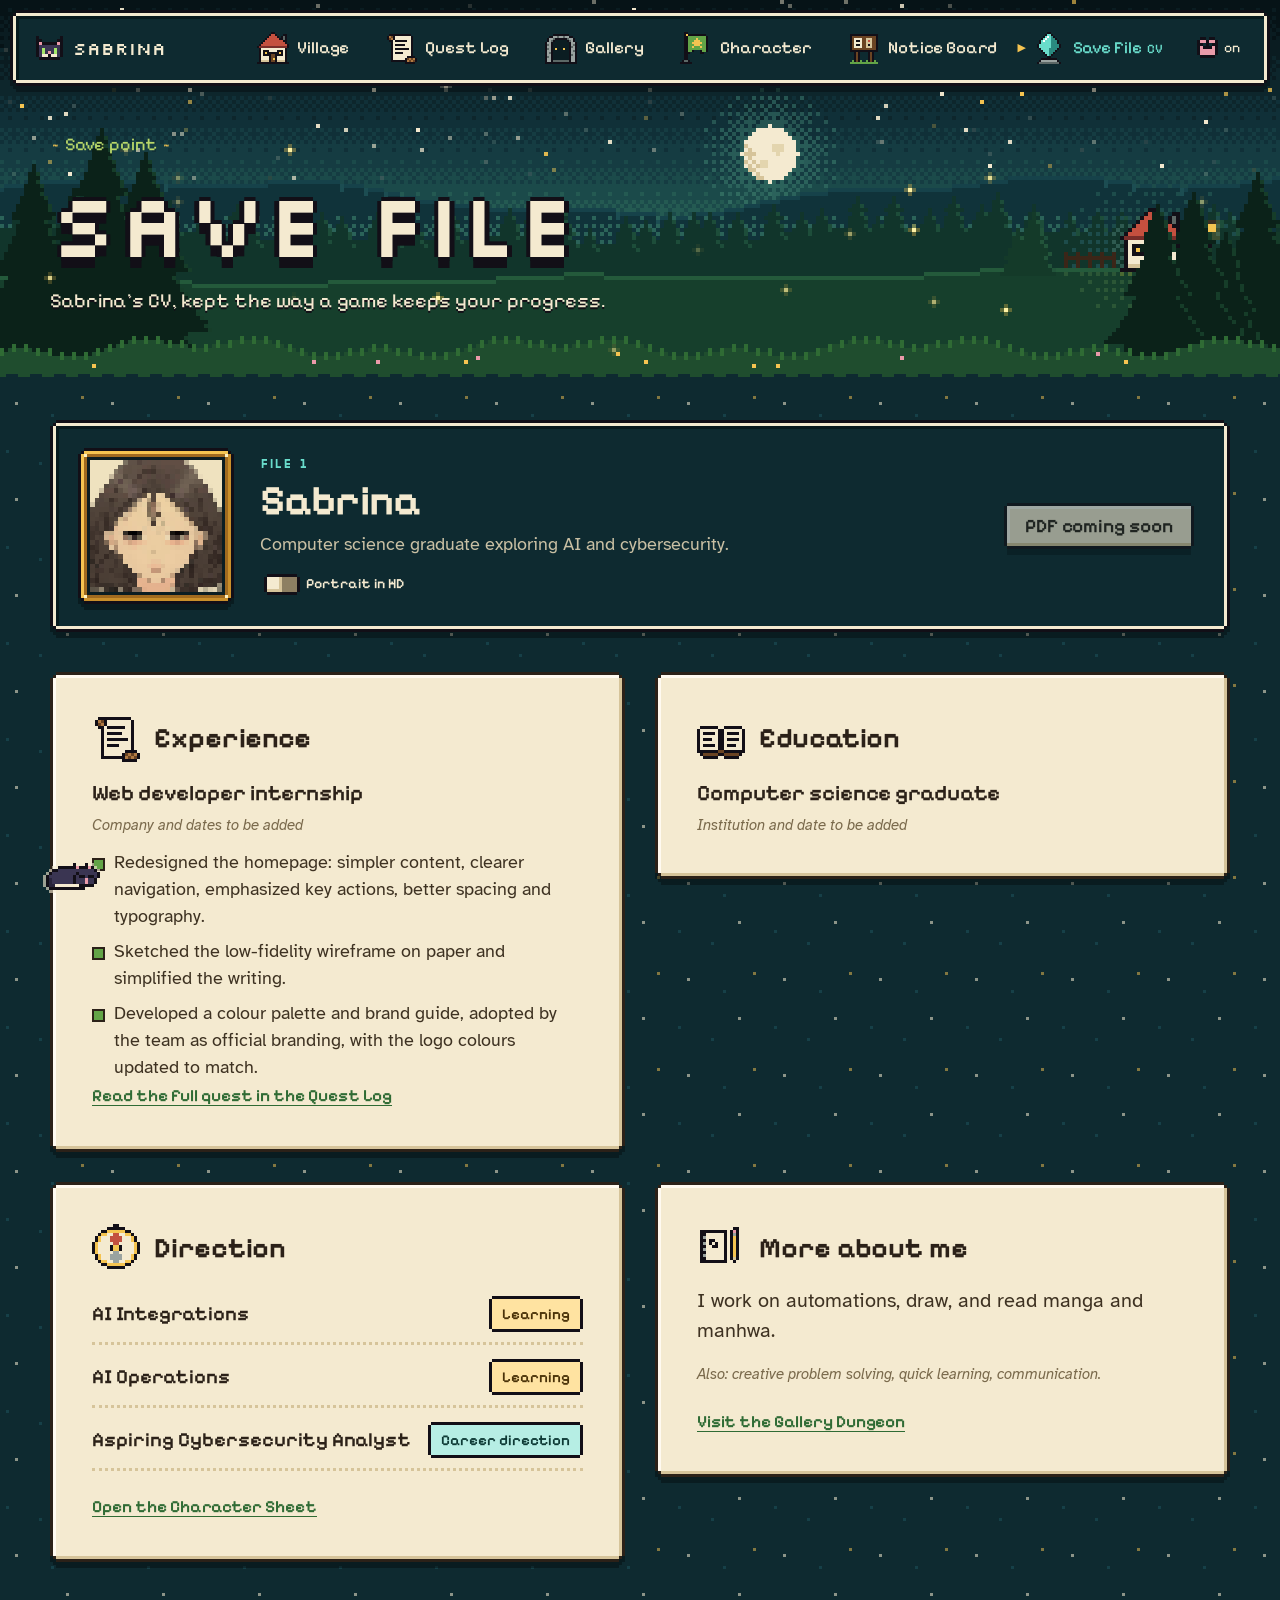
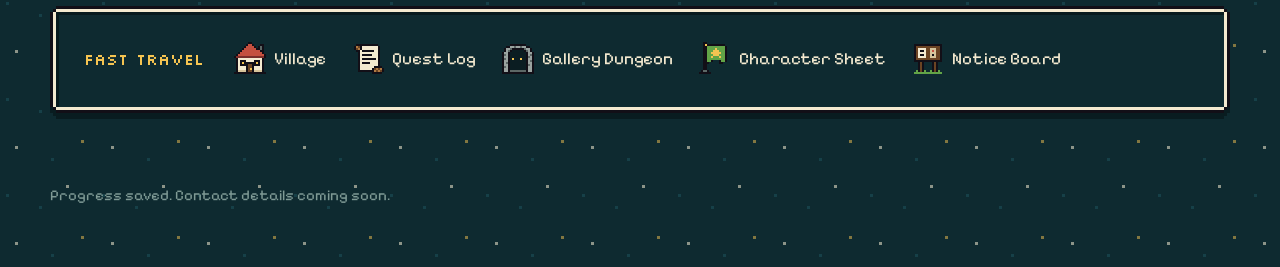
==== site/cv.html @ 3fcf2f2c "Make Pixel Neko the site source and build Move the design to site/, add scripts/build-site.cjs and p" ====
<!doctype html>
<html lang="en" class="no-js">
<head>
<meta charset="utf-8">
<meta name="viewport" content="width=device-width, initial-scale=1">
<meta name="robots" content="noindex,nofollow">
<title>Save File · Sabrina's CV</title>
<meta name="description" content="Sabrina's CV: web developer internship, computer science graduate, learning AI integrations and AI operations, aspiring cybersecurity analyst.">
<meta name="theme-color" content="#0b1d22">
<link rel="preconnect" href="https://fonts.googleapis.com">
<link rel="preconnect" href="https://fonts.gstatic.com" crossorigin>
<link href="https://fonts.googleapis.com/css2?family=Atkinson+Hyperlegible:ital,wght@0,400;0,700;1,400&family=Pixelify+Sans:wght@400;500;600;700&family=Silkscreen:wght@400;700&display=swap" rel="stylesheet">
<link rel="stylesheet" href="style.css">
</head>
<body class="page-cv">
<a class="skip" href="#main">Skip to content</a>

<header class="hud" id="hud">
  <div class="hud__inner frame-dark">
    <a class="hud__brand" href="index.html#home" aria-label="Sabrina, back to the village">
      <i class="spr" data-spr="catHead" aria-hidden="true"></i>
      <span>Sabrina</span>
    </a>
    <button class="hud__menu" type="button" aria-expanded="false" aria-controls="hudNav">
      <i class="spr" data-spr="compass" aria-hidden="true"></i><span>Map</span>
    </button>
    <nav class="hud__nav" id="hudNav" aria-label="Areas">
      <ul>
        <li><a href="index.html#home"><i class="spr" data-spr="house" aria-hidden="true"></i><span>Village</span></a></li>
        <li><a href="index.html#projects"><i class="spr" data-spr="scroll" aria-hidden="true"></i><span>Quest Log</span></a></li>
        <li><a href="index.html#art"><i class="spr" data-spr="gate" aria-hidden="true"></i><span>Gallery</span></a></li>
        <li><a href="index.html#skills"><i class="spr" data-spr="banner" aria-hidden="true"></i><span>Character</span></a></li>
        <li><a href="index.html#blog"><i class="spr" data-spr="board" aria-hidden="true"></i><span>Notice Board</span></a></li>
        <li><a href="cv.html" class="is-save" aria-current="true"><i class="spr" data-spr="crystal" aria-hidden="true"></i><span>Save File <small>CV</small></span></a></li>
      </ul>
    </nav>
    <button class="hud__cat" type="button" aria-pressed="true" title="Cat companion">
      <i class="spr" data-spr="paw" aria-hidden="true"></i><span class="sr-only">Cat companion</span><span class="hud__cat-state" aria-hidden="true">on</span>
    </button>
  </div>
</header>

<div class="cv-hero">
  <canvas class="landscape" id="cvScene" aria-hidden="true"></canvas>
  <div class="wrap cv-hero__text">
    <p class="hero__area">Save point</p>
    <h1 class="title-pixel">Save File</h1>
    <p class="cv-hero__sub">Sabrina's CV, kept the way a game keeps your progress.</p>
  </div>
</div>

<main id="main" class="cv wrap">
  <section class="slot frame-dark" aria-label="Save slot">
    <div class="slot__portrait frame-gold">
      <div class="portrait" data-portrait data-res="28">
        <img src="assets/pfp.jpg" alt="Sabrina's profile picture: an anime-style portrait with dark wavy hair" width="736" height="1308">
        <canvas aria-hidden="true"></canvas>
      </div>
    </div>
    <div class="slot__info">
      <p class="slot__file">File 1</p>
      <h2 class="slot__name">Sabrina</h2>
      <p class="slot__tag">Computer science graduate exploring AI and cybersecurity.</p>
      <button class="hd-toggle" type="button" aria-pressed="false">
        <span class="hd-toggle__track" aria-hidden="true"><span class="hd-toggle__knob"></span></span>
        <span class="hd-toggle__label">Portrait in HD</span>
      </button>
    </div>
    <div class="slot__actions">
      <button class="pbtn" type="button" disabled aria-disabled="true">PDF coming soon</button>
    </div>
  </section>

  <div class="cv-grid">
    <section class="cv-card frame-cream" aria-labelledby="cvExp">
      <h2 id="cvExp" class="cv-card__title"><i class="spr" data-spr="scroll" aria-hidden="true"></i>Experience</h2>
      <article class="cv-entry">
        <h3>Web developer internship</h3>
        <p class="cv-entry__meta">Company and dates to be added</p>
        <ul class="cv-list">
          <li>Redesigned the homepage: simpler content, clearer navigation, emphasized key actions, better spacing and typography.</li>
          <li>Sketched the low-fidelity wireframe on paper and simplified the writing.</li>
          <li>Developed a colour palette and brand guide, adopted by the team as official branding, with the logo colours updated to match.</li>
        </ul>
        <a class="cv-link" href="index.html#projects">Read the full quest in the Quest Log</a>
      </article>
    </section>

    <section class="cv-card frame-cream" aria-labelledby="cvEdu">
      <h2 id="cvEdu" class="cv-card__title"><i class="spr" data-spr="book" aria-hidden="true"></i>Education</h2>
      <article class="cv-entry">
        <h3>Computer science graduate</h3>
        <p class="cv-entry__meta">Institution and date to be added</p>
      </article>
    </section>

    <section class="cv-card frame-cream" aria-labelledby="cvDir">
      <h2 id="cvDir" class="cv-card__title"><i class="spr" data-spr="compass" aria-hidden="true"></i>Direction</h2>
      <ul class="cv-dir">
        <li><span>AI Integrations</span><p class="state state--learning">Learning</p></li>
        <li><span>AI Operations</span><p class="state state--learning">Learning</p></li>
        <li><span>Aspiring Cybersecurity Analyst</span><p class="state state--direction">Career direction</p></li>
      </ul>
      <a class="cv-link" href="index.html#skills">Open the Character Sheet</a>
    </section>

    <section class="cv-card frame-cream" aria-labelledby="cvMore">
      <h2 id="cvMore" class="cv-card__title"><i class="spr" data-spr="sketchbook" aria-hidden="true"></i>More about me</h2>
      <p class="cv-more">I work on automations, draw, and read manga and manhwa.</p>
      <p class="cv-entry__meta">Also: creative problem solving, quick learning, communication.</p>
      <a class="cv-link" href="index.html#art">Visit the Gallery Dungeon</a>
    </section>
  </div>

  <nav class="travel frame-dark" aria-label="Fast travel to homepage sections">
    <p class="travel__title">Fast travel</p>
    <ul>
      <li><a href="index.html#home"><i class="spr" data-spr="house" aria-hidden="true"></i>Village</a></li>
      <li><a href="index.html#projects"><i class="spr" data-spr="scroll" aria-hidden="true"></i>Quest Log</a></li>
      <li><a href="index.html#art"><i class="spr" data-spr="gate" aria-hidden="true"></i>Gallery Dungeon</a></li>
      <li><a href="index.html#skills"><i class="spr" data-spr="banner" aria-hidden="true"></i>Character Sheet</a></li>
      <li><a href="index.html#blog"><i class="spr" data-spr="board" aria-hidden="true"></i>Notice Board</a></li>
    </ul>
  </nav>
</main>

<footer class="cv-foot wrap">
  <p>Progress saved. Contact details coming soon.</p>
</footer>

<div class="area-banner frame-dark" aria-hidden="true"><small>Now entering</small><b data-banner-name></b></div>

<script src="sprites.js"></script>
<script src="main.js"></script>
</body>
</html>
---- site/style.css ----
/* =========================================================
   Pixel Neko Quest — Sabrina's portfolio, variant 11
   ========================================================= */

:root {
  --ink: #120f17;
  --ink-brown: #2b2118;
  --night: #0b1d22;
  --teal: #0e2a30;
  --teal-2: #164048;
  --teal-3: #2a5d55;
  --pine: #1f4d2e;
  --pine-2: #2f6b34;
  --leaf: #62a447;
  --moss: #b9d86a;
  --lantern: #f5c451;
  --lantern-2: #c98f2a;
  --cream: #f4ead0;
  --cream-hi: #fffaf0;
  --parch: #d6c49a;
  --wood: #6b4423;
  --wood-2: #3b2618;
  --wood-3: #b07a43;
  --stone: #1c2b2e;
  --berry: #c4503f;
  --crystal: #69dccb;
  --muted: #c9c0a4;

  --px: 3px;               /* one art pixel */
  --s: 3px;                /* sprite scale */
  --wrap: 1180px;
  --gut: clamp(16px, 4vw, 40px);

  --f-display: "Silkscreen", "Pixelify Sans", ui-monospace, monospace;
  --f-ui: "Pixelify Sans", "Silkscreen", system-ui, sans-serif;
  --f-body: "Atkinson Hyperlegible", system-ui, -apple-system, "Segoe UI", sans-serif;

  /* 9-slice pixel frames (12x12 art, sliced at 4) */
  --frame-cream: url("data:image/svg+xml,%3Csvg xmlns='http://www.w3.org/2000/svg' width='12' height='12' viewBox='0 0 12 12' shape-rendering='crispEdges'%3E%3Cpath fill='%23f4ead0' d='M2 1h8v10H2zM1 2h10v8H1z'/%3E%3Cpath fill='%23fffaf0' d='M2 1h8v1H2zM1 2h1v8H1z'/%3E%3Cpath fill='%23d6c49a' d='M2 10h8v1H2zM10 2h1v8h-1z'/%3E%3Cpath fill='%232b2118' d='M2 0h8v1H2zM2 11h8v1H2zM0 2h1v8H0zM11 2h1v8h-1zM1 1h1v1H1zM10 1h1v1h-1zM1 10h1v1H1zM10 10h1v1h-1z'/%3E%3C/svg%3E");
  --frame-dark: url("data:image/svg+xml,%3Csvg xmlns='http://www.w3.org/2000/svg' width='12' height='12' viewBox='0 0 12 12' shape-rendering='crispEdges'%3E%3Cpath fill='%230e2a30' d='M2 2h8v8H2z'/%3E%3Cpath fill='%23f4ead0' d='M2 1h8v1H2zM2 10h8v1H2zM1 2h1v8H1zM10 2h1v8h-1z'/%3E%3Cpath fill='%23081a1e' d='M2 2h8v1H2zM2 3h1v7H2z'/%3E%3Cpath fill='%23120f17' d='M2 0h8v1H2zM2 11h8v1H2zM0 2h1v8H0zM11 2h1v8h-1zM1 1h1v1H1zM10 1h1v1h-1zM1 10h1v1H1zM10 10h1v1h-1z'/%3E%3C/svg%3E");
  --frame-gold: url("data:image/svg+xml,%3Csvg xmlns='http://www.w3.org/2000/svg' width='12' height='12' viewBox='0 0 12 12' shape-rendering='crispEdges'%3E%3Cpath fill='%230b1d22' d='M3 3h6v6H3z'/%3E%3Cpath fill='%23f5c451' d='M2 1h8v1H2zM1 2h1v8H1z'/%3E%3Cpath fill='%23c98f2a' d='M2 10h8v1H2zM10 2h1v8h-1z'/%3E%3Cpath fill='%23a06a1f' d='M2 2h8v1H2zM2 9h8v1H2zM2 3h1v6H2zM9 3h1v6H9z'/%3E%3Cpath fill='%23fff3c4' d='M2 2h1v1H2zM9 2h1v1H9zM2 9h1v1H2zM9 9h1v1H9z'/%3E%3Cpath fill='%23120f17' d='M2 0h8v1H2zM2 11h8v1H2zM0 2h1v8H0zM11 2h1v8h-1zM1 1h1v1H1zM10 1h1v1h-1zM1 10h1v1H1zM10 10h1v1h-1z'/%3E%3C/svg%3E");
  --frame-wood: url("data:image/svg+xml,%3Csvg xmlns='http://www.w3.org/2000/svg' width='12' height='12' viewBox='0 0 12 12' shape-rendering='crispEdges'%3E%3Cpath fill='%232f6b34' d='M3 3h6v6H3z'/%3E%3Cpath fill='%23b07a43' d='M2 1h8v1H2zM1 2h1v8H1z'/%3E%3Cpath fill='%236b4423' d='M2 10h8v1H2zM10 2h1v8h-1zM2 2h8v1H2zM2 3h1v6H2z'/%3E%3Cpath fill='%233b2618' d='M2 9h8v1H2zM9 3h1v6H9z'/%3E%3Cpath fill='%23120f17' d='M2 0h8v1H2zM2 11h8v1H2zM0 2h1v8H0zM11 2h1v8h-1zM1 1h1v1H1zM10 1h1v1h-1zM1 10h1v1H1zM10 10h1v1h-1z'/%3E%3C/svg%3E");

  /* background tiles (16x16 art, shown at 3x) */
  --tile-grass: url("data:image/svg+xml,%3Csvg xmlns='http://www.w3.org/2000/svg' width='16' height='16' viewBox='0 0 16 16' shape-rendering='crispEdges'%3E%3Crect width='16' height='16' fill='%231f4d2e'/%3E%3Cpath fill='%23285c36' d='M3 4h1v1H3zM2 5h1v1H2zM4 5h1v1H4zM11 11h1v1h-1zM10 12h1v1h-1zM12 12h1v1h-1zM7 14h1v1H7zM14 6h1v1h-1z'/%3E%3Cpath fill='%23183f26' d='M13 2h1v1h-1zM6 9h1v1H6zM1 13h1v1H1z'/%3E%3C/svg%3E");
  --tile-clearing: url("data:image/svg+xml,%3Csvg xmlns='http://www.w3.org/2000/svg' width='16' height='16' viewBox='0 0 16 16' shape-rendering='crispEdges'%3E%3Crect width='16' height='16' fill='%232a5a32'/%3E%3Cpath fill='%23346b3a' d='M3 4h1v1H3zM2 5h1v1H2zM4 5h1v1H4zM11 11h1v1h-1zM10 12h1v1h-1zM12 12h1v1h-1z'/%3E%3Cpath fill='%23f5c451' d='M14 8h1v1h-1z'/%3E%3Cpath fill='%23ea9aa9' d='M6 13h1v1H6z'/%3E%3Cpath fill='%23224d2b' d='M8 2h1v1H8zM1 10h1v1H1z'/%3E%3C/svg%3E");
  --tile-wood: url("data:image/svg+xml,%3Csvg xmlns='http://www.w3.org/2000/svg' width='32' height='16' viewBox='0 0 32 16' shape-rendering='crispEdges'%3E%3Crect width='32' height='16' fill='%233b2618'/%3E%3Cpath fill='%23462e1d' d='M0 0h21v1H0zM22 0h10v1H22zM0 8h8v1H0zM9 8h23v1H9z'/%3E%3Cpath fill='%23331f13' d='M3 3h6v1H3zM24 4h5v1h-5zM12 11h7v1h-7zM27 12h3v1h-3z'/%3E%3Cpath fill='%23281910' d='M0 7h32v1H0zM0 15h32v1H0zM21 0h1v7h-1zM8 8h1v7H8z'/%3E%3C/svg%3E");
  --tile-stone: url("data:image/svg+xml,%3Csvg xmlns='http://www.w3.org/2000/svg' width='16' height='16' viewBox='0 0 16 16' shape-rendering='crispEdges'%3E%3Crect width='16' height='16' fill='%231f3033'/%3E%3Cpath fill='%23152325' d='M0 7h16v1H0zM0 15h16v1H0zM0 0h1v7H0zM8 8h1v7H8z'/%3E%3Cpath fill='%23283c40' d='M1 0h15v1H1zM0 8h8v1H0zM9 8h7v1H9z'/%3E%3Cpath fill='%231a2a2d' d='M11 3h2v1h-2zM3 12h1v1H3z'/%3E%3C/svg%3E");
  --tile-stars: url("data:image/svg+xml,%3Csvg xmlns='http://www.w3.org/2000/svg' width='32' height='32' viewBox='0 0 32 32' shape-rendering='crispEdges'%3E%3Crect width='32' height='32' fill='%230e2a30'/%3E%3Cpath fill='%23f4ead0' fill-opacity='.55' d='M5 6h1v1H5zM22 19h1v1h-1z'/%3E%3Cpath fill='%23f5c451' fill-opacity='.5' d='M27 4h1v1h-1z'/%3E%3Cpath fill='%23164048' d='M13 26h1v1h-1zM17 10h1v1h-1zM2 22h1v1H2z'/%3E%3C/svg%3E");
}

*,
*::before,
*::after { box-sizing: border-box; }

html { scroll-padding-top: 96px; -webkit-text-size-adjust: 100%; }

body {
  margin: 0;
  background: var(--night);
  color: var(--cream);
  font-family: var(--f-body);
  font-size: 18px;
  line-height: 1.6;
  overflow-x: hidden;
  -webkit-font-smoothing: antialiased;
}

img, canvas { display: block; max-width: 100%; }
a { color: inherit; }
button { font: inherit; color: inherit; }
h1, h2, h3, h4 { margin: 0; font-weight: 400; }
p { margin: 0; }
ul, ol { margin: 0; padding: 0; list-style: none; }

.sr-only {
  position: absolute !important; width: 1px; height: 1px; padding: 0; margin: -1px;
  overflow: hidden; clip: rect(0 0 0 0); white-space: nowrap; border: 0;
}

.wrap { width: 100%; max-width: calc(var(--wrap) + var(--gut) * 2); margin-inline: auto; padding-inline: var(--gut); }

:focus-visible {
  outline: 3px solid var(--lantern);
  outline-offset: 3px;
}

.skip {
  position: absolute; left: 16px; top: -80px; z-index: 200;
  background: var(--lantern); color: var(--ink); padding: 10px 16px;
  font-family: var(--f-ui); font-weight: 600; text-decoration: none;
}
.skip:focus { top: 16px; }

/* ---------- pixel primitives ---------- */
.spr {
  display: inline-block;
  flex: none;
  width: calc(var(--w, 16) * var(--s));
  height: calc(var(--h, 16) * var(--s));
  background-size: 100% 100%;
  background-repeat: no-repeat;
  image-rendering: pixelated;
  vertical-align: middle;
}

.frame-cream, .frame-dark, .frame-gold, .frame-wood {
  border-style: solid;
  border-width: calc(var(--px) * 4);
  border-image-slice: 4 fill;
  border-image-width: calc(var(--px) * 4);
  border-image-repeat: stretch;
  filter: drop-shadow(0 calc(var(--px) * 2) 0 rgba(4, 12, 14, .45));
}
.frame-cream { border-image-source: var(--frame-cream); color: var(--ink-brown); background: transparent; }
.frame-dark  { border-image-source: var(--frame-dark); color: var(--cream); }
.frame-gold  { border-image-source: var(--frame-gold); }
.frame-wood  { border-image-source: var(--frame-wood); }

.title-pixel {
  font-family: var(--f-display);
  font-weight: 400;
  line-height: 1.05;
  letter-spacing: .01em;
  color: var(--cream);
  text-shadow: 0 .09em 0 var(--ink);
}

/* chunky pixel button */
.pbtn {
  --pb: var(--px);
  display: inline-flex; align-items: center; gap: 10px;
  padding: 10px 18px;
  font-family: var(--f-ui); font-weight: 600; font-size: 19px; line-height: 1.1;
  color: var(--ink-brown); text-decoration: none;
  background: var(--cream);
  border: 0; cursor: pointer;
  margin: var(--pb);
  box-shadow:
    0 calc(var(--pb) * -1) 0 0 var(--ink),
    0 var(--pb) 0 0 var(--ink),
    calc(var(--pb) * -1) 0 0 0 var(--ink),
    var(--pb) 0 0 0 var(--ink),
    inset 0 calc(var(--pb) * -1) 0 0 var(--parch),
    inset var(--pb) var(--pb) 0 0 var(--cream-hi),
    0 calc(var(--pb) * 3) 0 0 rgba(4, 12, 14, .45);
  transition: transform .08s steps(2), background-color .12s;
}
.pbtn:hover { background: #fff3cf; transform: translateY(calc(var(--pb) * -1)); }
.pbtn:active { transform: translateY(var(--pb)); box-shadow:
    0 calc(var(--pb) * -1) 0 0 var(--ink), 0 var(--pb) 0 0 var(--ink),
    calc(var(--pb) * -1) 0 0 0 var(--ink), var(--pb) 0 0 0 var(--ink),
    inset 0 var(--pb) 0 0 var(--parch); }
.pbtn--gold { background: var(--lantern); box-shadow:
    0 calc(var(--pb) * -1) 0 0 var(--ink), 0 var(--pb) 0 0 var(--ink),
    calc(var(--pb) * -1) 0 0 0 var(--ink), var(--pb) 0 0 0 var(--ink),
    inset 0 calc(var(--pb) * -1) 0 0 var(--lantern-2), inset var(--pb) var(--pb) 0 0 #ffe39a,
    0 calc(var(--pb) * 3) 0 0 rgba(4, 12, 14, .45); }
.pbtn--gold:hover { background: #ffd56e; }
.pbtn[disabled], .pbtn[aria-disabled="true"] { cursor: not-allowed; opacity: .6; transform: none; }
.pbtn .spr { --s: 2px; }

/* =========================================================
   HUD
   ========================================================= */
.hud {
  position: fixed; inset: 10px 0 auto 0; z-index: 50;
  padding-inline: 10px;
  pointer-events: none;
}
.hud__inner {
  pointer-events: auto;
  max-width: 1320px; margin: 0 auto;
  display: flex; align-items: center; gap: 12px;
  padding: 2px 6px;
  font-family: var(--f-ui);
}
.hud__brand {
  display: inline-flex; align-items: center; gap: 10px;
  text-decoration: none; font-family: var(--f-display); font-size: 18px;
  padding: 6px 8px; color: var(--cream);
}
.hud__brand .spr { --s: 3px; }
.hud__nav { margin-left: auto; }
.hud__nav ul { display: flex; gap: 2px; }
.hud__nav a {
  position: relative;
  display: flex; align-items: center; gap: 8px;
  padding: 8px 12px 8px 22px;
  font-size: 17px; font-weight: 500; text-decoration: none; color: var(--cream);
  white-space: nowrap;
}
.hud__nav a .spr { --s: 2px; }
.hud__nav a small { font-size: 13px; color: var(--crystal); margin-left: 2px; }
.hud__nav a::before {
  content: "▶"; position: absolute; left: 6px; top: 50%; transform: translateY(-50%);
  font-size: 11px; color: var(--lantern); opacity: 0;
}
.hud__nav a:hover::before, .hud__nav a:focus-visible::before { opacity: .6; }
.hud__nav a[aria-current="true"] { color: var(--lantern); }
.hud__nav a[aria-current="true"]::before { opacity: 1; animation: blink 1s steps(2) infinite; }
.hud__nav a.is-save { color: var(--crystal); }

.hud__menu { display: none; }
.hud__cat {
  display: inline-flex; align-items: center; gap: 6px;
  background: transparent; border: 0; cursor: pointer;
  padding: 8px 10px; font-family: var(--f-ui); font-size: 14px; color: var(--cream);
}
.hud__cat .spr { --s: 3px; }
.hud__cat[aria-pressed="false"] { opacity: .55; }
.hud__cat-state { min-width: 2.2ch; text-align: left; }

@keyframes blink { 50% { opacity: 0; } }

@media (max-width: 1120px) {
  .hud__nav a { padding-inline: 18px 8px; font-size: 16px; }
  .hud__nav a .spr { display: none; }
}
@media (max-width: 900px) {
  .hud__menu {
    display: inline-flex; align-items: center; gap: 8px; margin-left: auto;
    background: transparent; border: 0; padding: 8px 10px; cursor: pointer;
    font-family: var(--f-ui); font-size: 17px; color: var(--cream);
  }
  .hud__menu .spr { --s: 2px; }
  .hud__nav {
    position: absolute; top: calc(100% + 8px); right: 10px; left: 10px;
    margin: 0; display: none;
    border-style: solid; border-width: calc(var(--px) * 4);
    border-image: var(--frame-dark) 4 fill / calc(var(--px) * 4) stretch;
    filter: drop-shadow(0 6px 0 rgba(4, 12, 14, .5));
  }
  .hud__nav.is-open { display: block; }
  .hud__nav ul { flex-direction: column; padding: 6px; }
  .hud__nav a { padding: 12px 12px 12px 28px; font-size: 20px; }
  .hud__nav a .spr { display: inline-block; }
  .no-js .hud__nav { position: static; display: block; }
}

/* =========================================================
   VILLAGE / HERO
   ========================================================= */
.village { background: var(--pine) var(--tile-grass); background-size: 48px 48px; position: relative; }

.hero {
  position: relative;
  height: clamp(660px, 100vh, 940px);
  overflow: hidden;
  isolation: isolate;
  background: linear-gradient(#071419, #0e2a30 55%, #1a4a4c 75%, var(--pine) 76%);
}
.landscape {
  position: absolute; inset: 0; width: 100%; height: 100%;
  image-rendering: pixelated; z-index: -2;
}
.hero__veil {
  position: absolute; inset: 0; z-index: -1; pointer-events: none;
  background: linear-gradient(90deg, rgba(7, 20, 25, .55), rgba(7, 20, 25, 0) 55%);
}

.hero__title { position: absolute; left: 0; right: 0; top: clamp(110px, 17vh, 170px); }
.hero__area {
  display: inline-block;
  font-family: var(--f-ui); font-size: 18px; color: var(--moss);
  margin-bottom: 14px;
  padding: 2px 10px 2px 0;
}
.hero__area::before { content: "~ "; color: var(--lantern); }
.hero__area::after { content: " ~"; color: var(--lantern); }
.hero h1 { display: flex; flex-direction: column; gap: 10px; }
.t-small { font-size: clamp(24px, 3vw, 40px); color: var(--moss); }
.t-big {
  font-size: clamp(48px, 9.2vw, 132px); color: var(--cream); line-height: .95;
  text-shadow:
    .045em 0 0 var(--ink), -.045em 0 0 var(--ink), 0 .045em 0 var(--ink), 0 -.045em 0 var(--ink),
    .045em .045em 0 var(--ink), -.045em .045em 0 var(--ink), .045em -.045em 0 var(--ink), -.045em -.045em 0 var(--ink),
    0 .11em 0 var(--ink), .045em .11em 0 var(--ink), -.045em .11em 0 var(--ink),
    0 .16em 0 rgba(4, 12, 14, .5);
}
.t-big .ch, .t-small .ch { display: inline-block; white-space: pre; }
.js .t-big .ch { animation: drop .7s steps(7, end) both; animation-delay: calc(.35s + var(--i) * 70ms); }
@keyframes drop {
  0% { transform: translateY(-1.1em); opacity: 0; }
  40% { opacity: 1; }
  70% { transform: translateY(.08em); }
  100% { transform: translateY(0); opacity: 1; }
}

/* dialogue box */
.dlg { position: absolute; left: 0; right: 0; bottom: clamp(26px, 5vh, 48px); }
.dlg__box {
  position: relative;
  display: grid; grid-template-columns: auto 1fr; gap: 26px; align-items: center;
  max-width: 1000px;
  padding: 14px 22px 14px 14px;
}
.js .dlg__box { animation: rise .6s steps(6, end) .15s both; }
@keyframes rise { from { transform: translateY(40px); opacity: 0; } to { transform: none; opacity: 1; } }

.party { margin: 0; display: grid; gap: 8px; justify-items: center; }
.party__frame { padding: 0; line-height: 0; }
.portrait {
  position: relative; width: 144px; height: 144px; overflow: hidden;
  background: #efe2bf;
}
.portrait img {
  width: 100%; height: 100%; object-fit: cover; object-position: 50% 18%;
}
.portrait canvas {
  position: absolute; inset: 0; width: 100%; height: 100%;
  image-rendering: pixelated; mix-blend-mode: multiply; display: none;
}
.js .portrait.is-ready img { visibility: hidden; }
.js .portrait.is-ready canvas { display: block; }
.portrait.is-hd canvas { image-rendering: auto; }

.party__cap { display: flex; align-items: center; gap: 10px; font-family: var(--f-ui); }
.party__name { font-weight: 600; font-size: 16px; color: var(--ink-brown); }

.hd-toggle {
  display: inline-flex; align-items: center; gap: 6px;
  background: none; border: 0; padding: 4px; cursor: pointer;
  font-family: var(--f-ui); font-weight: 700; font-size: 14px; color: var(--ink-brown);
}
.hd-toggle__track {
  position: relative; width: 30px; height: 15px; background: #8d7f62;
  box-shadow: 0 -3px 0 0 var(--ink), 0 3px 0 0 var(--ink), -3px 0 0 0 var(--ink), 3px 0 0 0 var(--ink);
  margin: 3px;
}
.hd-toggle__knob {
  position: absolute; top: 0; left: 0; width: 15px; height: 15px; background: var(--cream);
  box-shadow: inset -3px -3px 0 0 var(--parch);
  transition: transform .15s steps(3);
}
.hd-toggle[aria-pressed="true"] .hd-toggle__track { background: var(--leaf); }
.hd-toggle[aria-pressed="true"] .hd-toggle__knob { transform: translateX(15px); }
.no-js .hd-toggle { display: none; }

.dlg__body { position: relative; padding: 18px 40px 16px 0; min-width: 0; }
.dlg__tag {
  position: absolute; top: -48px; left: -6px;
  font-family: var(--f-ui); font-weight: 600; font-size: 17px; color: var(--cream);
  padding: 4px 14px;
  border-style: solid; border-width: calc(var(--px) * 4);
  border-image: var(--frame-dark) 4 fill / calc(var(--px) * 4) stretch;
}
.dlg__text {
  font-family: var(--f-ui); font-weight: 500;
  font-size: clamp(22px, 2.3vw, 30px); line-height: 1.32; color: var(--ink-brown);
  max-width: 30ch; min-height: 2.64em;
}
.dlg__text .c { visibility: hidden; }
.dlg__text .c.on { visibility: visible; }
.dlg__ask { margin-top: 10px; font-family: var(--f-ui); font-size: 18px; color: #6a5a3e; }
.dlg__choices { display: flex; flex-wrap: wrap; gap: 4px 28px; margin-top: 6px; }
.js .dlg__ask, .js .dlg__choices { opacity: 0; transform: translateY(6px); transition: opacity .3s steps(3), transform .3s steps(3); }
.js .dlg.is-done .dlg__ask, .js .dlg.is-done .dlg__choices { opacity: 1; transform: none; }
.choice {
  position: relative; display: inline-block;
  font-family: var(--f-ui); font-weight: 700; font-size: 22px; color: var(--ink-brown);
  text-decoration: none; padding: 6px 4px 6px 26px;
}
.choice::before {
  content: "▶"; position: absolute; left: 2px; top: 50%; transform: translateY(-52%);
  font-size: 15px; color: var(--berry); opacity: 0;
}
.dlg__choices li:first-child .choice::before { opacity: 1; animation: nudge .8s steps(2) infinite; }
.dlg__choices:hover li:first-child .choice:not(:hover)::before,
.dlg__choices:focus-within li:first-child .choice:not(:focus-visible)::before { opacity: 0; }
.choice:hover::before, .choice:focus-visible::before { opacity: 1 !important; animation: nudge .8s steps(2) infinite; }
.choice:hover, .choice:focus-visible { color: var(--berry); }
.choice span { text-decoration: underline; }
@keyframes nudge { 50% { transform: translate(3px, -52%); } }

.dlg__next {
  position: absolute; right: 0; bottom: 6px;
  font-size: 18px; color: var(--berry); text-decoration: none; padding: 4px 6px;
}
.js .dlg__next { opacity: 0; }
.js .dlg.is-done .dlg__next { opacity: 1; animation: bob 1s steps(2) infinite; }
@keyframes bob { 50% { transform: translateY(4px); } }

/* ---------- world map ---------- */
.worldmap { padding-block: 72px 112px; }
.area-head { display: flex; align-items: flex-start; gap: 20px; margin-bottom: 36px; }
.area-head__icon { --s: 4px; margin-top: 4px; filter: drop-shadow(0 4px 0 rgba(4, 12, 14, .5)); }
.area-head h2 { font-size: clamp(32px, 4.6vw, 60px); }
.area-head__real {
  font-family: var(--f-ui); font-size: 17px; font-weight: 600; color: var(--lantern);
  margin-bottom: 8px;
}
.area-head__lead { margin-top: 14px; max-width: 56ch; color: var(--muted); font-size: 19px; }

.map { position: relative; padding: 0; }
.map__terrain {
  width: 100%; height: clamp(380px, 38vw, 480px);
  image-rendering: pixelated; background: var(--pine-2);
}
.map__nodes { position: absolute; inset: 0; }
.no-js .map__nodes { position: static; display: flex; flex-wrap: wrap; gap: 12px; padding: 16px; }
.node {
  position: absolute; left: var(--x, 50%); top: var(--y, 50%);
  transform: translate(-50%, -48px);
  display: flex; flex-direction: column; align-items: center; gap: 4px;
  text-decoration: none; color: var(--cream);
}
.no-js .node { position: static; transform: none; }
.node .spr { --s: 3px; filter: drop-shadow(0 3px 0 rgba(4, 12, 14, .55)); }
.node:hover .spr, .node:focus-visible .spr { animation: hop .5s steps(4) infinite alternate; }
@keyframes hop { to { transform: translateY(-6px); } }
.node__plate {
  display: grid; justify-items: center; line-height: 1.1;
  padding: 3px 9px 4px;
  font-family: var(--f-ui);
  border-style: solid; border-width: calc(var(--px) * 3);
  border-image: var(--frame-dark) 4 fill / calc(var(--px) * 3) stretch;
  white-space: nowrap;
}
.node__plate b { font-size: 16px; font-weight: 600; }
.node__plate small { font-size: 13px; color: var(--moss); }
.node--save .node__plate small { color: var(--crystal); }
.node:hover .node__plate b, .node:focus-visible .node__plate b { color: var(--lantern); }
.node:focus-visible { outline: none; }
.node:focus-visible .node__plate { outline: 3px solid var(--lantern); outline-offset: 2px; }

/* =========================================================
   SHARED AREA SHELL
   ========================================================= */
.area { position: relative; padding-block: 112px 124px; }
.area::before {
  content: ""; position: absolute; left: 0; right: 0; top: -12px; height: 12px;
  background-image: var(--edge); background-size: 24px 12px; background-repeat: repeat-x;
  image-rendering: pixelated;
}
.area--quest {
  background: var(--wood-2) var(--tile-wood); background-size: 96px 48px;
  --edge: url("data:image/svg+xml,%3Csvg xmlns='http://www.w3.org/2000/svg' width='8' height='4' viewBox='0 0 8 4' shape-rendering='crispEdges'%3E%3Cpath fill='%233b2618' d='M0 2h8v2H0z'/%3E%3Cpath fill='%23120f17' d='M0 1h8v1H0z'/%3E%3C/svg%3E");
}
.area--dungeon {
  background: var(--stone) var(--tile-stone); background-size: 48px 48px;
  --edge: url("data:image/svg+xml,%3Csvg xmlns='http://www.w3.org/2000/svg' width='8' height='4' viewBox='0 0 8 4' shape-rendering='crispEdges'%3E%3Cpath fill='%231f3033' d='M0 4h8V2H5V0H1v2H0z'/%3E%3Cpath fill='%23283c40' d='M1 0h4v1H1z'/%3E%3C/svg%3E");
}
.area--sheet {
  background: var(--teal) var(--tile-stars); background-size: 96px 96px;
  --edge: url("data:image/svg+xml,%3Csvg xmlns='http://www.w3.org/2000/svg' width='8' height='4' viewBox='0 0 8 4' shape-rendering='crispEdges'%3E%3Cpath fill='%230e2a30' d='M0 4h8V3H6V2H2v1H0z'/%3E%3C/svg%3E");
}
.area--board {
  background: #2a5a32 var(--tile-clearing); background-size: 48px 48px;
  --edge: url("data:image/svg+xml,%3Csvg xmlns='http://www.w3.org/2000/svg' width='8' height='4' viewBox='0 0 8 4' shape-rendering='crispEdges'%3E%3Cpath fill='%232a5a32' d='M0 4h8V2H7V1H6v1H3V0H2v2H0z'/%3E%3C/svg%3E");
}

/* =========================================================
   QUEST LOG
   ========================================================= */
.quests { display: grid; grid-template-columns: 300px minmax(0, 1fr); gap: 28px; align-items: start; }
.quests__list { padding: 12px 8px; display: grid; gap: 4px; position: sticky; top: 100px; }
.quests__heading { font-family: var(--f-display); font-size: 16px; color: var(--moss); padding: 4px 10px 10px; }
.qtab {
  display: flex; align-items: center; gap: 12px; text-align: left;
  width: 100%; padding: 12px 10px; cursor: pointer;
  background: transparent; border: 0; color: var(--cream);
  font-family: var(--f-ui);
  position: relative;
}
.qtab .spr { --s: 2px; }
.qtab b { display: block; font-size: 19px; font-weight: 600; line-height: 1.15; }
.qtab small { display: block; font-size: 14px; color: var(--muted); margin-top: 3px; }
.qtab[aria-selected="true"] { background: var(--teal-2); }
.qtab[aria-selected="true"] b { color: var(--lantern); }
.qtab:hover { background: rgba(42, 93, 85, .35); }
.qtab[aria-selected="true"]::after {
  content: "▶"; position: absolute; right: 10px; top: 50%; transform: translateY(-50%);
  color: var(--lantern); font-size: 12px; animation: blink 1s steps(2) infinite;
}

.quest { padding: clamp(18px, 3vw, 36px); }
.quest[hidden] { display: none; }
.quest__head { display: flex; flex-wrap: wrap; justify-content: space-between; align-items: center; gap: 12px; }
.quest__label {
  font-family: var(--f-ui); font-weight: 600; font-size: 15px; color: var(--cream);
  background: var(--wood); padding: 4px 12px;
  box-shadow: 0 -3px 0 0 var(--ink), 0 3px 0 0 var(--ink), -3px 0 0 0 var(--ink), 3px 0 0 0 var(--ink);
  margin: 3px;
}
.quest__status { display: inline-flex; align-items: center; gap: 8px; font-family: var(--f-ui); font-weight: 600; font-size: 16px; color: #3c6b2a; }
.quest__status .spr { --s: 3px; }
.quest__title {
  font-family: var(--f-ui); font-weight: 700; color: var(--ink-brown);
  font-size: clamp(32px, 4vw, 52px); line-height: 1.05; margin-top: 18px;
}
.quest__summary { margin-top: 12px; font-size: clamp(19px, 1.6vw, 22px); line-height: 1.45; max-width: 46ch; color: #3e3222; }

.shot { margin: 28px 0 30px; }
.shot__inner {
  aspect-ratio: 16 / 7; min-height: 180px;
  display: grid; place-content: center; justify-items: center; gap: 14px; text-align: center;
  padding: 20px;
  color: var(--cream);
  background:
    repeating-conic-gradient(#0f2429 0 25%, #0b1d22 0 50%) 0 0 / 12px 12px;
}
.shot__inner .spr { --s: 4px; opacity: .9; }
.shot figcaption { display: grid; gap: 4px; }
.shot figcaption b { font-family: var(--f-ui); font-size: 22px; font-weight: 600; color: var(--lantern); }
.shot figcaption span { font-size: 15px; color: var(--muted); }

.quest__grid { display: grid; grid-template-columns: 1fr 1fr; gap: 26px 36px; }
.qblock h4 {
  display: flex; align-items: center; gap: 10px;
  font-family: var(--f-ui); font-weight: 700; font-size: 21px; color: var(--ink-brown);
  margin-bottom: 10px; padding-bottom: 6px;
  background: linear-gradient(var(--parch), var(--parch)) left bottom / 100% 3px no-repeat;
}
.qblock h4 .spr { --s: 2px; }
.qblock p { color: #3e3222; }
.qblock--obj { grid-row: span 2; }
.qblock--reward { background: #efe1b9; padding: 16px 18px; box-shadow: inset 0 0 0 3px var(--parch); }

.objectives { display: grid; gap: 10px; }
.objectives li { position: relative; padding-left: 38px; color: #3e3222; line-height: 1.4; }
.objectives li::before {
  content: ""; position: absolute; left: 0; top: 1px; width: 21px; height: 21px;
  background: var(--cream-hi);
  box-shadow: 0 0 0 3px var(--ink-brown), inset -3px -3px 0 0 var(--parch);
}
.objectives li::after {
  content: ""; position: absolute; left: 1px; top: 1px; width: 21px; height: 21px;
  background: var(--check) center / 21px 19px no-repeat; image-rendering: pixelated;
  transform-origin: center;
}
.js .objectives.is-pending li::after { opacity: 0; transform: scale(.3); }
.objectives li.done::after { opacity: 1 !important; transform: none !important; transition: transform .25s steps(3), opacity .1s; }

.quest--locked { text-align: center; padding-block: 64px; display: grid; justify-items: center; gap: 12px; }
.quest--locked .spr { --s: 6px; }
.quest--locked p { max-width: 40ch; color: #3e3222; }

/* =========================================================
   GALLERY DUNGEON
   ========================================================= */
.gallery { position: relative; padding-inline: 72px; }
.gallery:focus-visible { outline-offset: 10px; }
.gallery__viewport { overflow-x: auto; scroll-snap-type: x mandatory; padding-block: 12px 6px; }
.js .gallery__viewport { overflow: hidden; touch-action: pan-y; }
.gallery__track { display: flex; gap: 40px; }
.js .gallery__track { display: grid; }
.js .gallery__track .slide { grid-area: 1 / 1; justify-self: center; width: min(440px, 78%); transition: transform .55s cubic-bezier(.3, .8, .3, 1), opacity .4s; }
.slide {
  flex: 0 0 min(440px, 78%);
  scroll-snap-align: center;
  display: grid; justify-items: center; gap: 16px;
  transition: opacity .4s, transform .4s steps(4);
}
.js .slide { opacity: .38; }
.js .slide.is-active { opacity: 1; }
.slide__frame { width: 100%; padding: 6px; }
.slide__canvas {
  aspect-ratio: 4 / 5;
  display: grid; place-content: center; justify-items: center; gap: 10px; text-align: center;
  padding: 24px;
  background:
    radial-gradient(ellipse at 50% 40%, rgba(245, 196, 81, .12), transparent 62%),
    repeating-conic-gradient(#132428 0 25%, #0f1f23 0 50%) 0 0 / 12px 12px;
  position: relative;
}
.slide__canvas::before {
  content: ""; position: absolute; inset: 18px; pointer-events: none;
  box-shadow: inset 0 0 0 3px rgba(214, 196, 154, .25);
}
.slide__kind { font-family: var(--f-ui); font-weight: 600; font-size: clamp(22px, 2.4vw, 30px); color: var(--cream); }
.slide__soon { font-family: var(--f-display); font-size: 16px; color: var(--lantern); }
.slide__plate {
  font-family: var(--f-ui); font-size: 15px; color: var(--ink-brown);
  background: linear-gradient(#d9a84a, #c98f2a); padding: 4px 14px;
  box-shadow: 0 -3px 0 0 var(--ink), 0 3px 0 0 var(--ink), -3px 0 0 0 var(--ink), 3px 0 0 0 var(--ink);
  text-align: center;
}

.gallery__controls {
  display: flex; align-items: center; justify-content: center; flex-wrap: wrap; gap: 14px 22px;
  margin-top: 34px;
}
.gallery__dots { display: flex; gap: 12px; }
.gallery__dots button {
  width: 15px; height: 15px; padding: 0; border: 0; cursor: pointer;
  background: #3d5257;
  box-shadow: 0 0 0 3px var(--ink);
  transform: rotate(45deg);
}
.gallery__dots button[aria-current="true"] { background: var(--crystal); box-shadow: 0 0 0 3px var(--ink), 0 0 12px rgba(105, 220, 203, .6); }
.gallery__count { font-family: var(--f-ui); font-size: 18px; color: var(--muted); min-width: 8ch; text-align: center; }
.gallery__count b { color: var(--cream); }
.gallery__hint { text-align: center; margin-top: 14px; font-size: 15px; color: #93a19c; }
.no-js .gallery__hint { display: none; }

.torch { position: absolute; top: 120px; width: 24px; height: 72px; }
.torch--l { left: 6px; }
.torch--r { right: 6px; }
.torch::after {
  content: ""; position: absolute; left: 3px; right: 3px; bottom: 0; height: 42px;
  background: linear-gradient(90deg, var(--wood-3) 0 33%, var(--wood) 33% 66%, var(--wood-2) 66%);
  box-shadow: 0 0 0 3px var(--ink);
}
.torch::before {
  content: ""; position: absolute; left: -60px; right: -60px; top: -70px; height: 190px; pointer-events: none;
  background: radial-gradient(closest-side, rgba(245, 160, 60, .22), transparent);
  animation: glow 1.4s steps(3) infinite alternate;
}
@keyframes glow { to { opacity: .55; } }
.flame {
  --fw: 24px;
  position: absolute; left: 0; bottom: 40px; width: 24px; height: 30px;
  background-size: 72px 30px; background-repeat: no-repeat; image-rendering: pixelated;
  animation: flick .42s steps(3) infinite;
}
@keyframes flick { to { background-position: -72px 0; } }

/* =========================================================
   CHARACTER SHEET
   ========================================================= */
.sheet { display: grid; grid-template-columns: 300px minmax(0, 1fr); gap: 28px; align-items: start; }
.card { padding: 22px; display: grid; justify-items: center; gap: 14px; position: sticky; top: 100px; }
.card__portrait { line-height: 0; }
.card .portrait { width: 168px; height: 168px; }
.card__name { font-family: var(--f-display); font-size: 26px; color: var(--ink-brown); }
.card__stats { width: 100%; margin: 0; display: grid; gap: 0; }
.card__stats div { padding: 10px 2px; border-top: 3px dotted var(--parch); }
.card__stats dt { font-family: var(--f-ui); font-size: 14px; color: #7a6a4c; }
.card__stats dd { margin: 0; font-family: var(--f-ui); font-weight: 600; font-size: 18px; color: var(--ink-brown); line-height: 1.25; }

.skills { display: grid; gap: 18px; }
.skill {
  display: grid; grid-template-columns: auto minmax(0, 1fr) auto; align-items: center; gap: 22px;
  padding: 16px 22px 16px 16px;
}
.skill__icon { --s: 4px; }
.skill__name {
  font-family: var(--f-ui); font-weight: 700; color: var(--ink-brown);
  font-size: clamp(28px, 3.3vw, 44px); line-height: 1.02;
}
.skill__note { margin-top: 6px; font-size: 16px; color: #5d4e36; }
.skill__note a { color: #2f6b34; font-weight: 700; text-underline-offset: 3px; }
.skill__note a:hover { color: var(--berry); }

.state {
  display: inline-flex; align-items: center; gap: 10px; white-space: nowrap;
  font-family: var(--f-ui); font-weight: 600; font-size: 17px;
  padding: 6px 14px; margin: 3px;
  box-shadow: 0 -3px 0 0 var(--ink), 0 3px 0 0 var(--ink), -3px 0 0 0 var(--ink), 3px 0 0 0 var(--ink);
}
.state--practice { background: #cfe79a; color: #1d3d16; }
.state--learning { background: #ffe3a1; color: #4a3208; }
.state--direction { background: #b6eee4; color: #0d3a35; }
.state__dot { width: 9px; height: 9px; background: currentColor; }
.state--practice .state__dot { background: #3c8a2a; box-shadow: 0 0 0 3px #e9f6c9; animation: blink 1.6s steps(2) infinite; }
.state--direction .state__dot { background: #1c7d70; transform: rotate(45deg); }
.state__pips { display: inline-flex; gap: 3px; }
.state__pips i { width: 6px; height: 9px; background: rgba(74, 50, 8, .25); }
.state__pips i:nth-child(1) { animation: pip 1.8s steps(1) infinite; }
.state__pips i:nth-child(2) { animation: pip 1.8s steps(1) .6s infinite; }
.state__pips i:nth-child(3) { animation: pip 1.8s steps(1) 1.2s infinite; }
@keyframes pip { 0%, 33% { background: #a8741a; } 34%, 100% { background: rgba(74, 50, 8, .25); } }
.skill--direction { background: none; }
.skill--direction .skill__name { color: #0f4a43; }

.inventory { margin-top: 44px; padding: 22px clamp(16px, 3vw, 30px) 26px; }
.inventory__head { display: flex; flex-wrap: wrap; align-items: baseline; gap: 8px 18px; margin-bottom: 18px; }
.inventory__head h3 { font-family: var(--f-display); font-size: 26px; color: var(--lantern); }
.inventory__head p { color: var(--muted); font-size: 16px; }
.inventory__body { display: grid; grid-template-columns: auto minmax(0, 1fr); gap: 26px; align-items: stretch; }
.inv-grid { display: grid; grid-template-columns: repeat(4, 76px); gap: 10px; }
.inv-grid li {
  width: 76px; height: 76px; display: grid; place-items: center; cursor: pointer;
  background: #0a2025;
  box-shadow: inset 0 0 0 3px #1d4148, inset 3px 3px 0 3px #06161a;
  position: relative;
}
.inv-grid li .spr { --s: 3px; transition: transform .15s steps(2); }
.inv-grid li:hover .spr { transform: translateY(-3px); }
.inv-grid li[aria-selected="true"] { background: #123a40; box-shadow: inset 0 0 0 3px var(--lantern), inset 3px 3px 0 3px #06161a; }
.inv-grid li[aria-selected="true"]::after {
  content: ""; position: absolute; inset: -6px; pointer-events: none;
  box-shadow: 0 0 0 3px var(--ink);
}
.inv-grid li.is-empty { cursor: default; }
.inv-grid li.is-empty::before { content: ""; width: 18px; height: 3px; background: #1d4148; }
.inv-grid li:focus-visible { outline: 3px solid var(--lantern); outline-offset: 4px; }
.inv-info { padding: 18px 22px; display: grid; align-content: start; gap: 8px; }
.inv-info__name { font-family: var(--f-ui); font-weight: 700; font-size: 26px; color: var(--ink-brown); }
.inv-info__desc { color: #3e3222; max-width: 44ch; }

/* =========================================================
   NOTICE BOARD
   ========================================================= */
.board { position: relative; max-width: 1080px; margin-inline: auto; }
.board__planks {
  position: relative; z-index: 1;
  display: grid; grid-template-columns: repeat(3, minmax(0, 1fr)); gap: 30px;
  padding: 44px clamp(18px, 3vw, 40px) 50px;
  background:
    linear-gradient(90deg, rgba(0, 0, 0, .0) 0 32.9%, #3b2618 32.9% 33.3%, rgba(0, 0, 0, 0) 33.3% 66.3%, #3b2618 66.3% 66.7%, rgba(0, 0, 0, 0) 66.7%),
    repeating-linear-gradient(180deg, #7a4f2a 0 30px, #6b4423 30px 57px, #4e3019 57px 60px);
  box-shadow:
    0 0 0 6px var(--ink), inset 0 6px 0 0 #9a673a, inset 0 -6px 0 0 #3b2618,
    0 12px 0 6px rgba(4, 12, 14, .35);
}
.board__legs { position: absolute; left: 0; right: 0; bottom: -60px; height: 66px; display: flex; justify-content: space-between; padding-inline: 12%; }
.board__legs i { width: 24px; height: 100%; background: linear-gradient(90deg, #7a4f2a 0 50%, #4e3019 50%); box-shadow: 0 0 0 6px var(--ink); }

.note {
  position: relative;
  padding: 30px 22px 24px;
  color: var(--ink-brown);
  background: var(--cream);
  box-shadow:
    0 -3px 0 0 var(--ink), 0 3px 0 0 var(--ink), -3px 0 0 0 var(--ink), 3px 0 0 0 var(--ink),
    inset -6px -6px 0 0 #e6d7ae, 6px 9px 0 0 rgba(20, 10, 4, .35);
  transform-origin: 50% 0;
  transition: transform .3s cubic-bezier(.3, 1.6, .5, 1);
  display: grid; align-content: start; gap: 10px;
  margin: 3px;
}
.note--a { transform: rotate(-1.2deg); }
.note--b { background: #eadcb2; transform: rotate(1deg) translateY(16px); }
.note--c { transform: rotate(-.6deg) translateY(4px); }
.note:hover { transform: rotate(0deg) translateY(-4px); }
.note__pin {
  position: absolute; top: -9px; left: 50%; width: 18px; height: 18px; margin-left: -9px;
  background: var(--berry); box-shadow: 0 0 0 3px var(--ink), inset -3px -3px 0 0 #7a2e2a, inset 3px 3px 0 0 #ef8a74;
}
.note--b .note__pin { background: var(--crystal); box-shadow: 0 0 0 3px var(--ink), inset -3px -3px 0 0 #2a8a80, inset 3px 3px 0 0 #c8fff6; }
.note--c .note__pin { background: var(--lantern); box-shadow: 0 0 0 3px var(--ink), inset -3px -3px 0 0 #c98f2a, inset 3px 3px 0 0 #fff0b8; }
.note__stamp {
  justify-self: start;
  font-family: var(--f-ui); font-weight: 700; font-size: 14px; color: var(--berry);
  padding: 2px 8px; box-shadow: inset 0 0 0 3px var(--berry);
  transform: rotate(-3deg);
}
.note__title { font-family: var(--f-ui); font-weight: 700; font-size: 26px; line-height: 1.1; }
.note__text { font-size: 16px; color: #4d3f2a; }
.note__quill { --s: 3px; justify-self: end; margin-top: 4px; }
.note__lines { display: grid; gap: 9px; margin-top: 6px; }
.note__lines i { height: 9px; background: #d8c79c; }
.note__lines i:nth-child(2) { width: 82%; }
.note__lines i:nth-child(3) { width: 58%; }

/* =========================================================
   CAMPFIRE FOOTER
   ========================================================= */
.camp {
  position: relative; padding: 140px 0 40px;
  background:
    radial-gradient(ellipse 60% 70% at 22% 62%, rgba(245, 160, 60, .14), transparent 70%),
    var(--night);
}
.camp::before {
  content: ""; position: absolute; left: 0; right: 0; top: 0; height: 18px;
  background: url("data:image/svg+xml,%3Csvg xmlns='http://www.w3.org/2000/svg' width='8' height='6' viewBox='0 0 8 6' shape-rendering='crispEdges'%3E%3Cpath fill='%232a5a32' d='M0 0h8v2H7v1H6v1H5V3H3v2H2V3H0z'/%3E%3C/svg%3E") repeat-x 0 0 / 24px 18px;
  image-rendering: pixelated;
}
.camp__inner { display: flex; align-items: center; gap: clamp(28px, 5vw, 72px); }
.campfire { width: 200px; height: 180px; image-rendering: pixelated; flex: none; }
.camp__text h2 { font-size: clamp(32px, 4.6vw, 56px); }
.camp__text p { margin-top: 12px; color: var(--muted); font-size: 19px; }
.camp__actions { display: flex; flex-wrap: wrap; gap: 14px 18px; margin-top: 26px; }
.camp__credits { margin-top: 72px; font-family: var(--f-ui); font-size: 14px; color: #6f8a85; }

/* =========================================================
   AREA BANNER + CAT
   ========================================================= */
.area-banner {
  position: fixed; left: 50%; top: 92px; z-index: 45;
  display: grid; justify-items: center; gap: 2px;
  padding: 8px 26px 10px; pointer-events: none;
  transform: translate(-50%, -16px); opacity: 0;
  transition: transform .35s steps(4), opacity .35s steps(4);
}
.area-banner small { font-family: var(--f-ui); font-size: 13px; color: var(--moss); }
.area-banner b { font-family: var(--f-display); font-weight: 400; font-size: 22px; color: var(--lantern); white-space: nowrap; }
.area-banner.is-on { opacity: 1; transform: translate(-50%, 0); }

.neko {
  position: fixed; left: 0; top: 0; z-index: 60; pointer-events: none;
  image-rendering: pixelated; will-change: transform;
}
.neko-fx {
  position: fixed; left: 0; top: 0; z-index: 61; pointer-events: none;
  font-family: var(--f-ui); font-weight: 700; font-size: 15px; color: var(--cream);
  text-shadow: 2px 0 0 var(--ink), -2px 0 0 var(--ink), 0 2px 0 var(--ink), 0 -2px 0 var(--ink);
  animation: float-up 1.4s steps(8) forwards;
}
.neko-fx--heart { width: 21px; height: 21px; background-size: 100% 100%; image-rendering: pixelated; }
@keyframes float-up { from { transform: translate(var(--fx), var(--fy)); opacity: 1; } to { transform: translate(calc(var(--fx) + 10px), calc(var(--fy) - 44px)); opacity: 0; } }

/* =========================================================
   RESPONSIVE
   ========================================================= */
@media (max-width: 960px) {
  .quests, .sheet { grid-template-columns: 1fr; }
  .quests__list, .card { position: static; }
  .card { grid-template-columns: auto 1fr; justify-items: start; align-items: center; column-gap: 22px; }
  .card__portrait { grid-row: span 3; }
  .card__name { align-self: end; }
  .card__stats { grid-column: 2; }
  .inventory__body { grid-template-columns: 1fr; }
  .board__planks { grid-template-columns: 1fr; max-width: 520px; margin-inline: auto; gap: 34px; }
  .note--b { transform: rotate(1deg); }
}

@media (max-width: 760px) {
  :root { --px: 3px; }
  body { font-size: 17px; }
  .hero { height: auto; min-height: 100svh; display: flex; flex-direction: column; justify-content: space-between; padding: 108px 0 22px; }
  .hero__title, .dlg { position: relative; inset: auto; }
  .hero__veil { background: linear-gradient(180deg, rgba(7, 20, 25, .5), rgba(7, 20, 25, 0) 40%); }
  .dlg { margin-top: 48px; }
  .dlg__box { grid-template-columns: 1fr; gap: 10px; padding: 12px 14px 16px; }
  .party { grid-template-columns: auto 1fr; justify-items: start; align-items: center; gap: 14px; }
  .party .portrait { width: 96px; height: 96px; }
  .party__cap { flex-direction: column; align-items: flex-start; gap: 4px; }
  .dlg__tag { display: none; }
  .dlg__body { padding: 6px 28px 6px 0; }
  .dlg__text { font-size: 21px; min-height: 0; }
  .choice { font-size: 20px; }
  .worldmap { padding-block: 56px 88px; }
  .map__terrain { height: 640px; }
  .area { padding-block: 84px 96px; }
  .area-head { gap: 14px; }
  .area-head__icon { --s: 3px; }
  .quest__grid { grid-template-columns: 1fr; }
  .qblock--obj { grid-row: auto; }
  .shot__inner { aspect-ratio: 4 / 3; }
  .gallery { padding-inline: 0; }
  .torch { display: none; }
  .slide { flex-basis: 84%; }
  .js .gallery__track .slide { width: 80%; }
  .gallery__track { gap: 18px; }
  .gallery__controls { gap: 12px; }
  .gallery__count { order: -1; width: 100%; }
  .skill { grid-template-columns: auto minmax(0, 1fr); gap: 8px 16px; padding: 14px; }
  .skill__icon { --s: 3px; grid-row: span 2; align-self: start; }
  .skill .state { grid-column: 2; justify-self: start; }
  .card { grid-template-columns: 1fr; justify-items: center; }
  .card__portrait { grid-row: auto; }
  .card__stats { grid-column: auto; }
  .inv-grid { grid-template-columns: repeat(4, minmax(0, 1fr)); width: 100%; }
  .inv-grid li { width: auto; aspect-ratio: 1; height: auto; }
  .camp { padding-top: 110px; }
  .camp__inner { flex-direction: column; align-items: flex-start; }
  .campfire { width: 160px; height: 144px; }
  .area-banner { top: 84px; }
  .area-banner b { font-size: 17px; }
}

@media (prefers-reduced-motion: reduce) {
  *, *::before, *::after { animation-duration: .001ms !important; animation-iteration-count: 1 !important; transition-duration: .001ms !important; }
}

[tabindex="-1"]:focus { outline: none; }

/* =========================================================
   CV / SAVE FILE PAGE
   ========================================================= */
.page-cv { background: var(--teal) var(--tile-stars); background-size: 96px 96px; }
.cv-hero { position: relative; height: 380px; overflow: hidden; isolation: isolate; background: #0e2a30; }
.cv-hero::after {
  content: ""; position: absolute; left: 0; right: 0; bottom: 0; height: 12px;
  background: url("data:image/svg+xml,%3Csvg xmlns='http://www.w3.org/2000/svg' width='8' height='4' viewBox='0 0 8 4' shape-rendering='crispEdges'%3E%3Cpath fill='%230e2a30' d='M0 4h8V3H6V2H2v1H0z'/%3E%3C/svg%3E") repeat-x 0 0 / 24px 12px;
}
.cv-hero__text { position: relative; padding-top: 128px; }
.cv-hero h1 {
  font-size: clamp(44px, 7vw, 96px);
  text-shadow: .05em 0 0 var(--ink), -.05em 0 0 var(--ink), 0 .05em 0 var(--ink), 0 -.05em 0 var(--ink), 0 .12em 0 var(--ink);
}
.cv-hero__sub { margin-top: 16px; font-family: var(--f-ui); font-size: 20px; color: var(--cream); text-shadow: 0 2px 0 var(--ink); }

.cv { padding-block: 40px 40px; }
.slot { display: grid; grid-template-columns: auto minmax(0, 1fr) auto; gap: 26px; align-items: center; padding: 16px 24px 16px 16px; }
.slot__portrait { line-height: 0; }
.slot .portrait { width: 132px; height: 132px; }
.slot__file { font-family: var(--f-display); font-size: 14px; color: var(--crystal); }
.slot__name { font-family: var(--f-ui); font-weight: 700; font-size: clamp(30px, 3.6vw, 42px); color: var(--cream); line-height: 1.1; margin-top: 4px; }
.slot__tag { color: var(--muted); margin-top: 6px; max-width: 48ch; }
.slot .hd-toggle { color: var(--cream); margin-top: 10px; font-weight: 600; }

.cv-grid { display: grid; grid-template-columns: repeat(2, minmax(0, 1fr)); gap: 30px; margin-top: 40px; align-items: start; }
.cv-card { padding: clamp(18px, 2.6vw, 30px); display: grid; align-content: start; gap: 14px; }
.cv-card__title { display: flex; align-items: center; gap: 14px; font-family: var(--f-ui); font-weight: 700; font-size: 28px; color: var(--ink-brown); }
.cv-card__title .spr { --s: 3px; }
.cv-entry h3 { font-family: var(--f-ui); font-weight: 600; font-size: 22px; color: var(--ink-brown); }
.cv-entry__meta { font-size: 15px; color: #7a6a4c; font-style: italic; margin-top: 2px; }
.cv-list { margin-top: 12px; display: grid; gap: 8px; }
.cv-list li { position: relative; padding-left: 22px; color: #3e3222; line-height: 1.5; }
.cv-list li::before { content: ""; position: absolute; left: 2px; top: .6em; width: 9px; height: 9px; background: var(--leaf); box-shadow: 0 0 0 2px var(--ink-brown); }
.cv-link { justify-self: start; margin-top: 8px; font-family: var(--f-ui); font-weight: 600; font-size: 17px; color: #2f6b34; text-underline-offset: 4px; }
.cv-link:hover { color: var(--berry); }
.cv-dir { display: grid; gap: 4px; }
.cv-dir li { display: flex; flex-wrap: wrap; justify-content: space-between; align-items: center; gap: 8px 16px; padding: 10px 0; border-bottom: 3px dotted var(--parch); }
.cv-dir span { font-family: var(--f-ui); font-weight: 600; font-size: 20px; color: var(--ink-brown); }
.cv-dir .state { font-size: 15px; padding: 3px 10px; }
.cv-more { font-size: 20px; color: #3e3222; line-height: 1.5; }

.travel { margin-top: 44px; padding: 18px 22px; display: flex; flex-wrap: wrap; align-items: center; gap: 10px 26px; }
.travel__title { font-family: var(--f-display); font-size: 16px; color: var(--lantern); }
.travel ul { display: flex; flex-wrap: wrap; gap: 4px 18px; }
.travel a { display: inline-flex; align-items: center; gap: 8px; font-family: var(--f-ui); font-size: 17px; text-decoration: none; color: var(--cream); padding: 6px 4px; }
.travel a .spr { --s: 2px; }
.travel a:hover { color: var(--lantern); }
.cv-foot { padding-block: 30px 60px; font-family: var(--f-ui); color: #7f9a95; font-size: 15px; }

@media (max-width: 760px) {
  .cv-hero { height: 300px; }
  .cv-hero__text { padding-top: 104px; }
  .slot { grid-template-columns: auto minmax(0, 1fr); padding: 14px; gap: 16px; }
  .slot .portrait { width: 84px; height: 84px; }
  .slot__actions { grid-column: 1 / -1; }
  .cv-grid { grid-template-columns: 1fr; gap: 24px; }
}
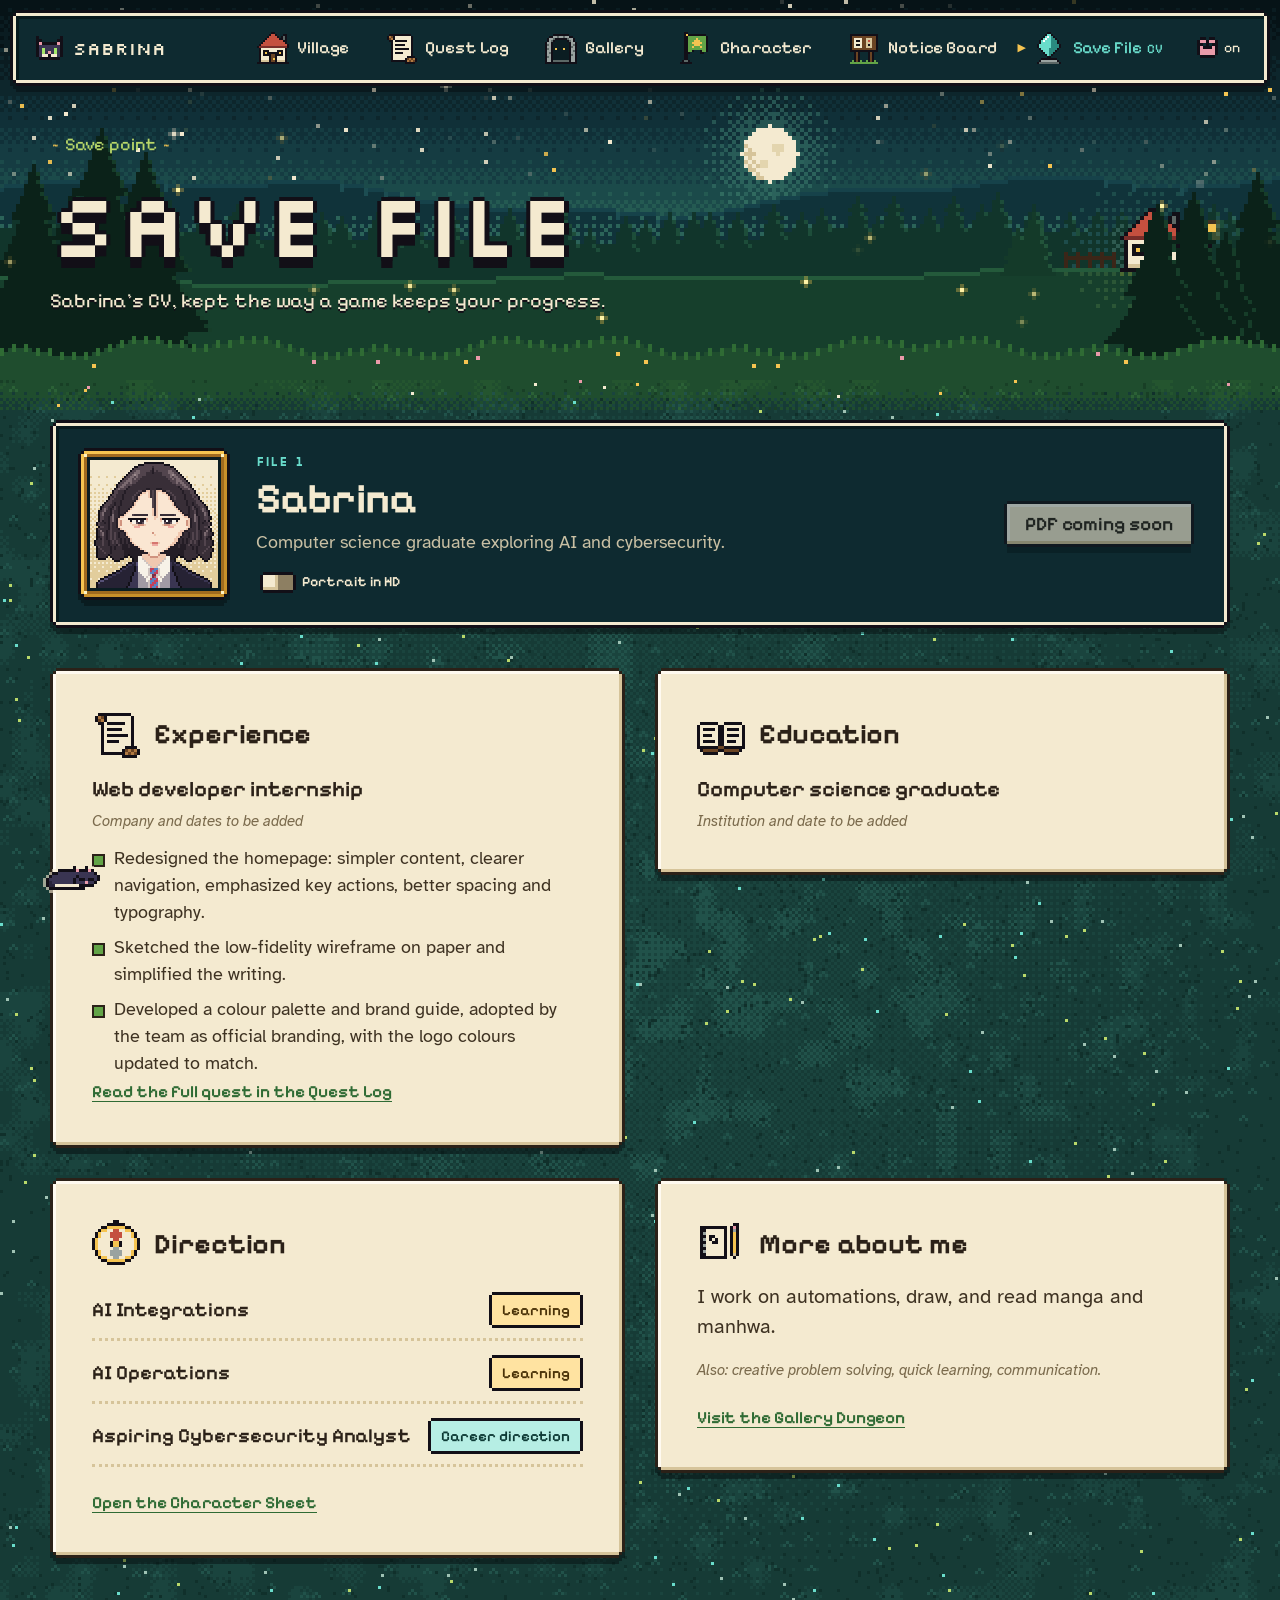
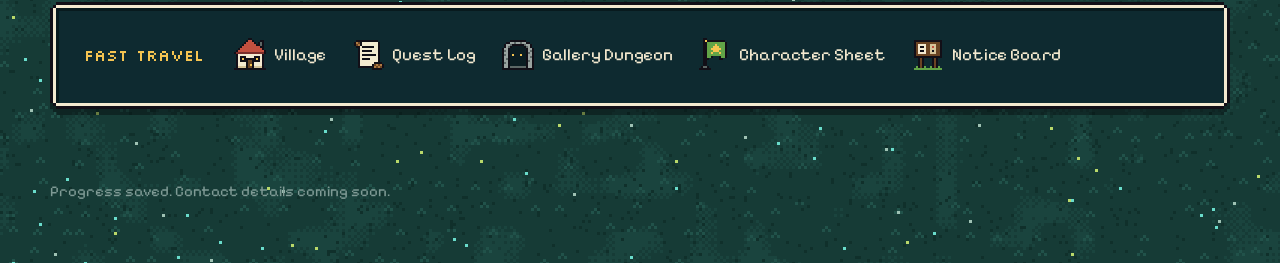
==== commit 41854953: "Refine: hand-pixelled avatar sprite Replace the blurry downscaled party-member portrait with Sabrina" ====
--- a/site/cv.html
+++ b/site/cv.html
@@ -52,9 +52,9 @@
 <main id="main" class="cv wrap">
   <section class="slot frame-dark" aria-label="Save slot">
     <div class="slot__portrait frame-gold">
-      <div class="portrait" data-portrait data-res="28">
-        <img src="assets/pfp.jpg" alt="Sabrina's profile picture: an anime-style portrait with dark wavy hair" width="736" height="1308">
-        <canvas aria-hidden="true"></canvas>
+      <div class="portrait" data-portrait>
+        <img class="portrait__px" src="assets/avatar/avatar-64.png" alt="pixel-art version of Sabrina's avatar" width="64" height="64">
+        <canvas aria-hidden="true" width="64" height="64"></canvas>
       </div>
     </div>
     <div class="slot__info">
@@ -131,6 +131,7 @@
 <div class="area-banner frame-dark" aria-hidden="true"><small>Now entering</small><b data-banner-name></b></div>
 
 <script src="sprites.js"></script>
+<script src="assets/avatar/avatar.js"></script>
 <script src="main.js"></script>
 </body>
 </html>
--- a/site/style.css
+++ b/site/style.css
@@ -300,20 +300,20 @@
 
 .party { margin: 0; display: grid; gap: 8px; justify-items: center; }
 .party__frame { padding: 0; line-height: 0; }
+/* the avatar sprite is 64x64: portraits only ever show it at whole-number scales */
 .portrait {
-  position: relative; width: 144px; height: 144px; overflow: hidden;
+  --av: 2;
+  position: relative; width: calc(64px * var(--av)); height: calc(64px * var(--av)); overflow: hidden;
   background: #efe2bf;
 }
-.portrait img {
-  width: 100%; height: 100%; object-fit: cover; object-position: 50% 18%;
-}
-.portrait canvas {
-  position: absolute; inset: 0; width: 100%; height: 100%;
-  image-rendering: pixelated; mix-blend-mode: multiply; display: none;
-}
-.js .portrait.is-ready img { visibility: hidden; }
+.portrait--x3 { --av: 3; }
+.portrait img, .portrait canvas { position: absolute; inset: 0; width: 100%; height: 100%; }
+.portrait__px, .portrait canvas { image-rendering: pixelated; }
+.portrait canvas { display: none; }
+.portrait__hd { object-fit: cover; object-position: 50% 12%; opacity: 0; }
+.portrait.is-hd .portrait__hd { opacity: 1; }
+.js .portrait.is-ready .portrait__px { opacity: 0; }
 .js .portrait.is-ready canvas { display: block; }
-.portrait.is-hd canvas { image-rendering: auto; }
 
 .party__cap { display: flex; align-items: center; gap: 10px; font-family: var(--f-ui); }
 .party__name { font-weight: 600; font-size: 16px; color: var(--ink-brown); }
@@ -382,7 +382,7 @@
 @keyframes bob { 50% { transform: translateY(4px); } }
 
 /* ---------- world map ---------- */
-.worldmap { padding-block: 72px 112px; }
+.worldmap { padding-block: 72px 64px; }
 .area-head { display: flex; align-items: flex-start; gap: 20px; margin-bottom: 36px; }
 .area-head__icon { --s: 4px; margin-top: 4px; filter: drop-shadow(0 4px 0 rgba(4, 12, 14, .5)); }
 .area-head h2 { font-size: clamp(32px, 4.6vw, 60px); }
@@ -422,30 +422,51 @@
 .node--save .node__plate small { color: var(--crystal); }
 .node:hover .node__plate b, .node:focus-visible .node__plate b { color: var(--lantern); }
 .node:focus-visible { outline: none; }
+
+/* party marker: Sabrina's 32px sprite at 2x, feet on the trail */
+.map__party {
+  position: absolute; left: -200px; top: 0; pointer-events: none;
+  transform: translate(-50%, calc(-100% + 6px));
+}
+.map__party::after {
+  content: ""; position: absolute; left: 50%; bottom: -3px; width: 42px; height: 6px; margin-left: -21px; z-index: -1;
+  background: rgba(10, 30, 18, .45);
+}
+.map__party .spr {
+  --s: 2px; display: block;
+  filter: drop-shadow(2px 0 0 var(--cream)) drop-shadow(-2px 0 0 var(--cream)) drop-shadow(0 -2px 0 var(--cream));
+}
+.no-js .map__party { display: none; }
 .node:focus-visible .node__plate { outline: 3px solid var(--lantern); outline-offset: 2px; }
 
 /* =========================================================
    SHARED AREA SHELL
    ========================================================= */
-.area { position: relative; padding-block: 112px 124px; }
+/* --seam is the transition strip the world painter draws at the top of each area */
+.area { --seam: 0px; position: relative; padding-block: calc(var(--seam) + 60px) 80px; }
 .area::before {
   content: ""; position: absolute; left: 0; right: 0; top: -12px; height: 12px;
   background-image: var(--edge); background-size: 24px 12px; background-repeat: repeat-x;
   image-rendering: pixelated;
 }
 .area--quest {
-  background: var(--wood-2) var(--tile-wood); background-size: 96px 48px;
-  --edge: url("data:image/svg+xml,%3Csvg xmlns='http://www.w3.org/2000/svg' width='8' height='4' viewBox='0 0 8 4' shape-rendering='crispEdges'%3E%3Cpath fill='%233b2618' d='M0 2h8v2H0z'/%3E%3Cpath fill='%23120f17' d='M0 1h8v1H0z'/%3E%3C/svg%3E");
+  --seam: 132px;
+  background: #1a412b var(--tile-grass); background-size: 48px 48px;
+  --edge: url("data:image/svg+xml,%3Csvg xmlns='http://www.w3.org/2000/svg' width='8' height='4' viewBox='0 0 8 4' shape-rendering='crispEdges'%3E%3Cpath fill='%231a412b' d='M0 4h8V2H7V1H6v1H3V0H2v2H0z'/%3E%3C/svg%3E");
 }
 .area--dungeon {
-  background: var(--stone) var(--tile-stone); background-size: 48px 48px;
-  --edge: url("data:image/svg+xml,%3Csvg xmlns='http://www.w3.org/2000/svg' width='8' height='4' viewBox='0 0 8 4' shape-rendering='crispEdges'%3E%3Cpath fill='%231f3033' d='M0 4h8V2H5V0H1v2H0z'/%3E%3Cpath fill='%23283c40' d='M1 0h4v1H1z'/%3E%3C/svg%3E");
+  --seam: 186px;
+  background: #122326 var(--tile-stone); background-size: 48px 48px;
+  --edge: url("data:image/svg+xml,%3Csvg xmlns='http://www.w3.org/2000/svg' width='8' height='4' viewBox='0 0 8 4' shape-rendering='crispEdges'%3E%3Cpath fill='%23122326' d='M0 4h8V2H5V0H1v2H0z'/%3E%3Cpath fill='%231b3235' d='M1 0h4v1H1z'/%3E%3C/svg%3E");
 }
 .area--sheet {
+  --seam: 156px;
   background: var(--teal) var(--tile-stars); background-size: 96px 96px;
   --edge: url("data:image/svg+xml,%3Csvg xmlns='http://www.w3.org/2000/svg' width='8' height='4' viewBox='0 0 8 4' shape-rendering='crispEdges'%3E%3Cpath fill='%230e2a30' d='M0 4h8V3H6V2H2v1H0z'/%3E%3C/svg%3E");
 }
 .area--board {
+  --seam: 120px;
+  padding-bottom: 100px;
   background: #2a5a32 var(--tile-clearing); background-size: 48px 48px;
   --edge: url("data:image/svg+xml,%3Csvg xmlns='http://www.w3.org/2000/svg' width='8' height='4' viewBox='0 0 8 4' shape-rendering='crispEdges'%3E%3Cpath fill='%232a5a32' d='M0 4h8V2H7V1H6v1H3V0H2v2H0z'/%3E%3C/svg%3E");
 }
@@ -622,7 +643,6 @@
 .sheet { display: grid; grid-template-columns: 300px minmax(0, 1fr); gap: 28px; align-items: start; }
 .card { padding: 22px; display: grid; justify-items: center; gap: 14px; position: sticky; top: 100px; }
 .card__portrait { line-height: 0; }
-.card .portrait { width: 168px; height: 168px; }
 .card__name { font-family: var(--f-display); font-size: 26px; color: var(--ink-brown); }
 .card__stats { width: 100%; margin: 0; display: grid; gap: 0; }
 .card__stats div { padding: 10px 2px; border-top: 3px dotted var(--parch); }
@@ -749,7 +769,8 @@
    CAMPFIRE FOOTER
    ========================================================= */
 .camp {
-  position: relative; padding: 140px 0 40px;
+  --seam: 132px;
+  position: relative; padding: calc(var(--seam) + 24px) 0 40px;
   background:
     radial-gradient(ellipse 60% 70% at 22% 62%, rgba(245, 160, 60, .14), transparent 70%),
     var(--night);
@@ -765,6 +786,36 @@
 .camp__text p { margin-top: 12px; color: var(--muted); font-size: 19px; }
 .camp__actions { display: flex; flex-wrap: wrap; gap: 14px 18px; margin-top: 26px; }
 .camp__credits { margin-top: 72px; font-family: var(--f-ui); font-size: 14px; color: #6f8a85; }
+
+/* =========================================================
+   THE WORLD (painted ground behind every area) + TRAIL
+   ========================================================= */
+.world {
+  position: absolute; left: 0; right: 0; top: 0; z-index: -1;
+  overflow: hidden; pointer-events: none;
+}
+.world canvas { display: block; max-width: none; image-rendering: pixelated; }
+.world-on .village, .world-on .area, .world-on .camp, .world-on .page-cv { background: transparent; }
+.world-on .area::before, .world-on .camp::before, .world-on .cv-hero::after { display: none; }
+.world-on .camp { background: transparent; }
+
+/* "you are here": rides the margin trail, sticky to the middle of the screen */
+.trail { display: none; position: absolute; left: 0; top: 0; width: 1px; z-index: 5; pointer-events: none; }
+.trail.is-on { display: block; }
+.trail__you {
+  position: sticky; top: calc(50vh - 24px);
+  display: grid; justify-items: center; gap: 4px;
+  width: 92px; margin-left: -46px; margin-top: 24px;
+}
+.trail__you .spr { --s: 2px; animation: bob 1.2s steps(2) infinite;
+  filter: drop-shadow(2px 0 0 var(--cream)) drop-shadow(-2px 0 0 var(--cream)) drop-shadow(0 -2px 0 var(--cream)) drop-shadow(0 4px 0 rgba(4, 12, 14, .55)); }
+.trail__plate {
+  display: block; line-height: 1.1; white-space: nowrap;
+  padding: 1px 3px 2px;
+  font-family: var(--f-ui); font-size: 11px; font-weight: 600; color: var(--lantern);
+  border-style: solid; border-width: calc(var(--px) * 2);
+  border-image: var(--frame-dark) 4 fill / calc(var(--px) * 2) stretch;
+}
 
 /* =========================================================
    AREA BANNER + CAT
@@ -817,15 +868,19 @@
   .dlg { margin-top: 48px; }
   .dlg__box { grid-template-columns: 1fr; gap: 10px; padding: 12px 14px 16px; }
   .party { grid-template-columns: auto 1fr; justify-items: start; align-items: center; gap: 14px; }
-  .party .portrait { width: 96px; height: 96px; }
   .party__cap { flex-direction: column; align-items: flex-start; gap: 4px; }
   .dlg__tag { display: none; }
   .dlg__body { padding: 6px 28px 6px 0; }
   .dlg__text { font-size: 21px; min-height: 0; }
   .choice { font-size: 20px; }
-  .worldmap { padding-block: 56px 88px; }
+  .worldmap { padding-block: 56px 48px; }
   .map__terrain { height: 640px; }
-  .area { padding-block: 84px 96px; }
+  .area { padding-block: calc(var(--seam) + 40px) 64px; }
+  .area--quest { --seam: 108px; }
+  .area--dungeon { --seam: 150px; }
+  .area--sheet { --seam: 132px; }
+  .area--board { --seam: 102px; padding-bottom: 96px; }
+  .camp { --seam: 108px; }
   .area-head { gap: 14px; }
   .area-head__icon { --s: 3px; }
   .quest__grid { grid-template-columns: 1fr; }
@@ -846,7 +901,6 @@
   .card__stats { grid-column: auto; }
   .inv-grid { grid-template-columns: repeat(4, minmax(0, 1fr)); width: 100%; }
   .inv-grid li { width: auto; aspect-ratio: 1; height: auto; }
-  .camp { padding-top: 110px; }
   .camp__inner { flex-direction: column; align-items: flex-start; }
   .campfire { width: 160px; height: 144px; }
   .area-banner { top: 84px; }
@@ -878,7 +932,6 @@
 .cv { padding-block: 40px 40px; }
 .slot { display: grid; grid-template-columns: auto minmax(0, 1fr) auto; gap: 26px; align-items: center; padding: 16px 24px 16px 16px; }
 .slot__portrait { line-height: 0; }
-.slot .portrait { width: 132px; height: 132px; }
 .slot__file { font-family: var(--f-display); font-size: 14px; color: var(--crystal); }
 .slot__name { font-family: var(--f-ui); font-weight: 700; font-size: clamp(30px, 3.6vw, 42px); color: var(--cream); line-height: 1.1; margin-top: 4px; }
 .slot__tag { color: var(--muted); margin-top: 6px; max-width: 48ch; }
@@ -912,8 +965,14 @@
 @media (max-width: 760px) {
   .cv-hero { height: 300px; }
   .cv-hero__text { padding-top: 104px; }
-  .slot { grid-template-columns: auto minmax(0, 1fr); padding: 14px; gap: 16px; }
-  .slot .portrait { width: 84px; height: 84px; }
+  .slot { grid-template-columns: auto minmax(0, 1fr); padding: 14px; gap: 6px 16px; }
+  /* portrait and name side by side, the rest full width underneath */
+  .slot__portrait { grid-row: span 2; align-self: start; }
+  .slot__info { display: contents; }
+  .slot__file { align-self: end; }
+  .slot__name { align-self: start; margin-top: 0; }
+  .slot__tag, .slot .hd-toggle { grid-column: 1 / -1; justify-self: start; }
+  .slot__tag { margin-top: 8px; }
   .slot__actions { grid-column: 1 / -1; }
   .cv-grid { grid-template-columns: 1fr; gap: 24px; }
 }
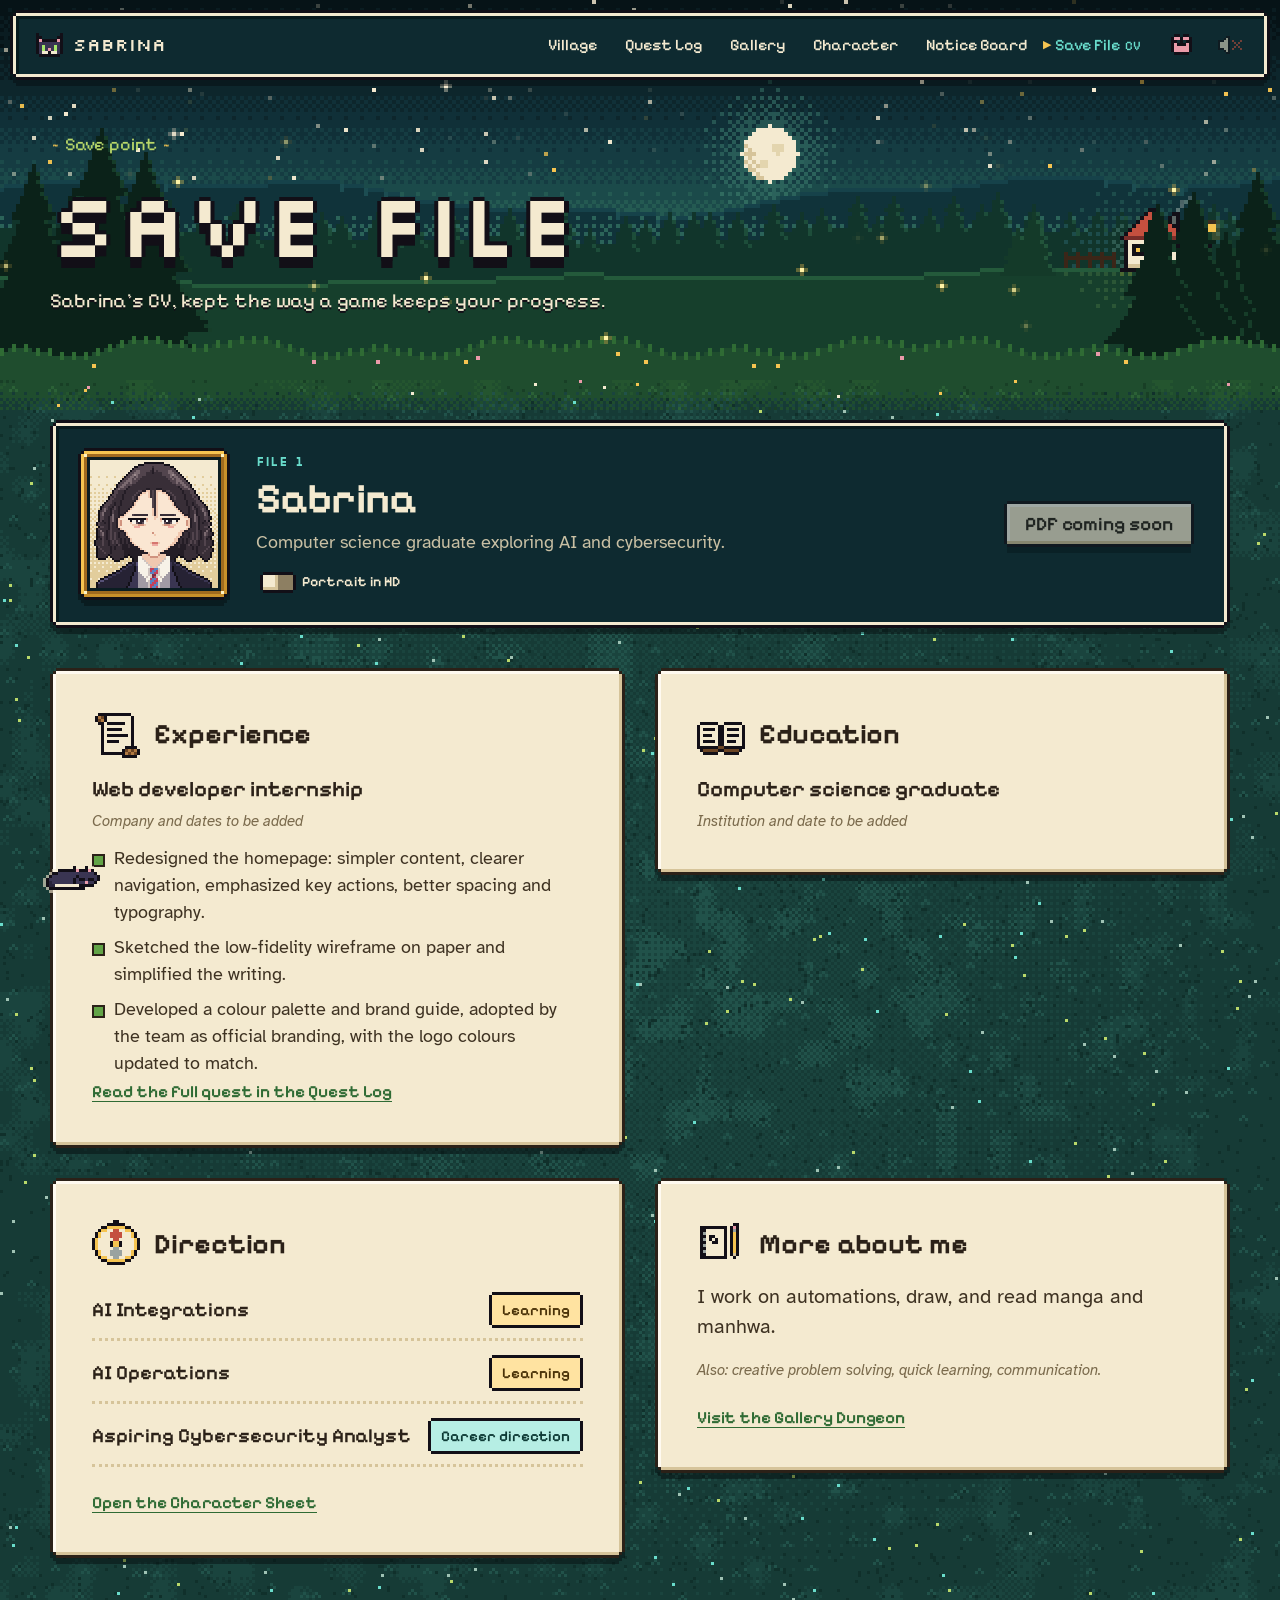
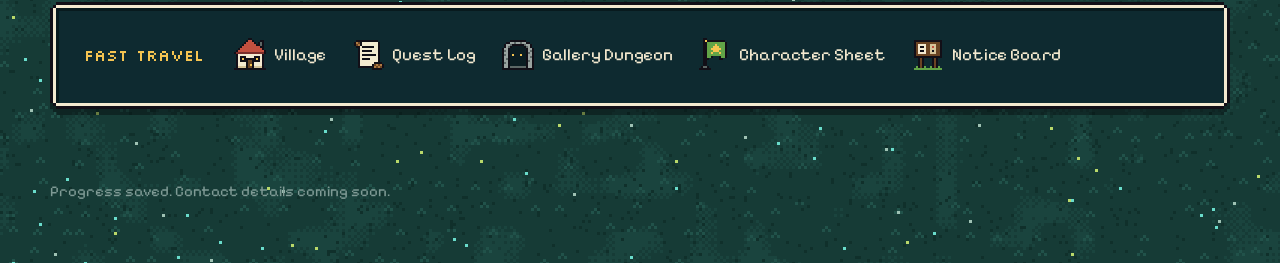
==== commit 7ced688c: "Refine: livelier cat, map travel and optional 8-bit sound Cat: trots to an area's heading and sits o" ====
--- a/site/cv.html
+++ b/site/cv.html
@@ -36,6 +36,9 @@
     </nav>
     <button class="hud__cat" type="button" aria-pressed="true" title="Cat companion">
       <i class="spr" data-spr="paw" aria-hidden="true"></i><span class="sr-only">Cat companion</span><span class="hud__cat-state" aria-hidden="true">on</span>
+    </button>
+    <button class="hud__snd" type="button" aria-pressed="false" title="Sound effects: off (click to turn on)">
+      <i class="spr" data-spr="sndOff" aria-hidden="true"></i><span class="sr-only">Sound effects</span><span class="hud__snd-state" aria-hidden="true">off</span>
     </button>
   </div>
 </header>
--- a/site/style.css
+++ b/site/style.css
@@ -147,7 +147,7 @@
   transition: transform .08s steps(2), background-color .12s;
 }
 .pbtn:hover { background: #fff3cf; transform: translateY(calc(var(--pb) * -1)); }
-.pbtn:active { transform: translateY(var(--pb)); box-shadow:
+.pbtn:active { transform: translateY(2px); box-shadow:
     0 calc(var(--pb) * -1) 0 0 var(--ink), 0 var(--pb) 0 0 var(--ink),
     calc(var(--pb) * -1) 0 0 0 var(--ink), var(--pb) 0 0 0 var(--ink),
     inset 0 var(--pb) 0 0 var(--parch); }
@@ -202,22 +202,33 @@
 .hud__nav a.is-save { color: var(--crystal); }
 
 .hud__menu { display: none; }
-.hud__cat {
+.hud__cat, .hud__snd {
   display: inline-flex; align-items: center; gap: 6px;
   background: transparent; border: 0; cursor: pointer;
   padding: 8px 10px; font-family: var(--f-ui); font-size: 14px; color: var(--cream);
 }
 .hud__cat .spr { --s: 3px; }
-.hud__cat[aria-pressed="false"] { opacity: .55; }
-.hud__cat-state { min-width: 2.2ch; text-align: left; }
+.hud__snd { margin-left: -8px; }
+.hud__snd .spr { --s: 2px; }
+.hud__cat[aria-pressed="false"], .hud__snd[aria-pressed="false"] { opacity: .55; }
+.hud__cat-state, .hud__snd-state { min-width: 2.2ch; text-align: left; }
+.no-js .hud__snd { display: none; }
+
+/* pressing any pixel control sinks it by 2px */
+.hud__cat:active, .hud__snd:active, .hud__menu:active, .hud__brand:active, .hd-toggle:active,
+.qtab:active, .choice:active, .travel a:active, .inv-grid li:active .spr { transform: translateY(2px); }
+.node:active .spr, .node:active .node__plate { transform: translateY(2px); animation: none; }
 
 @keyframes blink { 50% { opacity: 0; } }
 
-@media (max-width: 1120px) {
+/* the toggles keep their "on / off" words only where the HUD has room; the icons carry the state */
+@media (max-width: 1299px) {
   .hud__nav a { padding-inline: 18px 8px; font-size: 16px; }
   .hud__nav a .spr { display: none; }
-}
-@media (max-width: 900px) {
+  .hud__cat-state, .hud__snd-state { display: none; }
+  .hud__snd { margin-left: -6px; }
+}
+@media (max-width: 980px) {
   .hud__menu {
     display: inline-flex; align-items: center; gap: 8px; margin-left: auto;
     background: transparent; border: 0; padding: 8px 10px; cursor: pointer;
@@ -237,6 +248,12 @@
   .hud__nav a .spr { display: inline-block; }
   .no-js .hud__nav { position: static; display: block; }
 }
+@media (max-width: 430px) {
+  .hud__inner { gap: 2px; }
+  .hud__brand { font-size: 16px; gap: 8px; padding-inline: 6px 4px; }
+  .hud__menu, .hud__cat, .hud__snd { padding-inline: 7px; }
+  .hud__snd { margin-left: 0; }
+}
 
 /* =========================================================
    VILLAGE / HERO
@@ -437,6 +454,12 @@
   filter: drop-shadow(2px 0 0 var(--cream)) drop-shadow(-2px 0 0 var(--cream)) drop-shadow(0 -2px 0 var(--cream));
 }
 .no-js .map__party { display: none; }
+.map__party.is-walking .spr { animation: hop .14s steps(2) infinite alternate; }
+.map__steps {
+  position: absolute; left: 0; top: 0; width: 100%; height: 100%; pointer-events: none;
+  image-rendering: pixelated;
+}
+.map__steps.is-fading { opacity: 0; transition: opacity .6s steps(4) 1.6s; }
 .node:focus-visible .node__plate { outline: 3px solid var(--lantern); outline-offset: 2px; }
 
 /* =========================================================
@@ -842,6 +865,41 @@
   animation: float-up 1.4s steps(8) forwards;
 }
 .neko-fx--heart { width: 21px; height: 21px; background-size: 100% 100%; image-rendering: pixelated; }
+.neko-toy {
+  position: fixed; left: 0; top: 0; z-index: 59; pointer-events: none;
+  background-size: 100% 100%; image-rendering: pixelated; will-change: transform;
+}
+
+/* entering an area: the sign hops once */
+.area-head__icon.is-hop { animation: sign-hop .5s steps(4) 1; }
+@keyframes sign-hop { 40% { transform: translateY(-9px); } 70% { transform: translateY(0); } 85% { transform: translateY(-3px); } }
+
+/* fast-travel iris */
+.iris { position: fixed; inset: 0; z-index: 80; display: none; pointer-events: auto; }
+.iris.is-on { display: block; }
+.iris canvas { width: 100%; height: 100%; max-width: none; image-rendering: pixelated; }
+.iris__plate {
+  position: absolute; left: 50%; top: 50%; transform: translate(-50%, -50%);
+  display: grid; justify-items: center; gap: 2px; padding: 10px 28px 12px;
+  opacity: 0; transition: opacity .2s steps(2);
+}
+.iris.is-label .iris__plate { opacity: 1; }
+.iris__plate small { font-family: var(--f-ui); font-size: 15px; color: var(--moss); }
+.iris__plate b { font-family: var(--f-display); font-weight: 400; font-size: clamp(20px, 3vw, 30px); color: var(--lantern); white-space: nowrap; }
+
+/* quest complete toast */
+.toast {
+  position: fixed; right: 20px; bottom: 20px; z-index: 55;
+  display: flex; align-items: center; gap: 14px; padding: 8px 20px 10px 14px;
+  pointer-events: none;
+  transform: translateY(24px); opacity: 0;
+  transition: transform .3s steps(3), opacity .3s steps(3);
+}
+.toast.is-on { transform: none; opacity: 1; }
+.toast .spr { --s: 4px; }
+.toast span { display: grid; line-height: 1.15; }
+.toast small { font-family: var(--f-ui); font-size: 14px; color: var(--moss); }
+.toast b { font-family: var(--f-ui); font-weight: 700; font-size: 20px; color: var(--lantern); }
 @keyframes float-up { from { transform: translate(var(--fx), var(--fy)); opacity: 1; } to { transform: translate(calc(var(--fx) + 10px), calc(var(--fy) - 44px)); opacity: 0; } }
 
 /* =========================================================
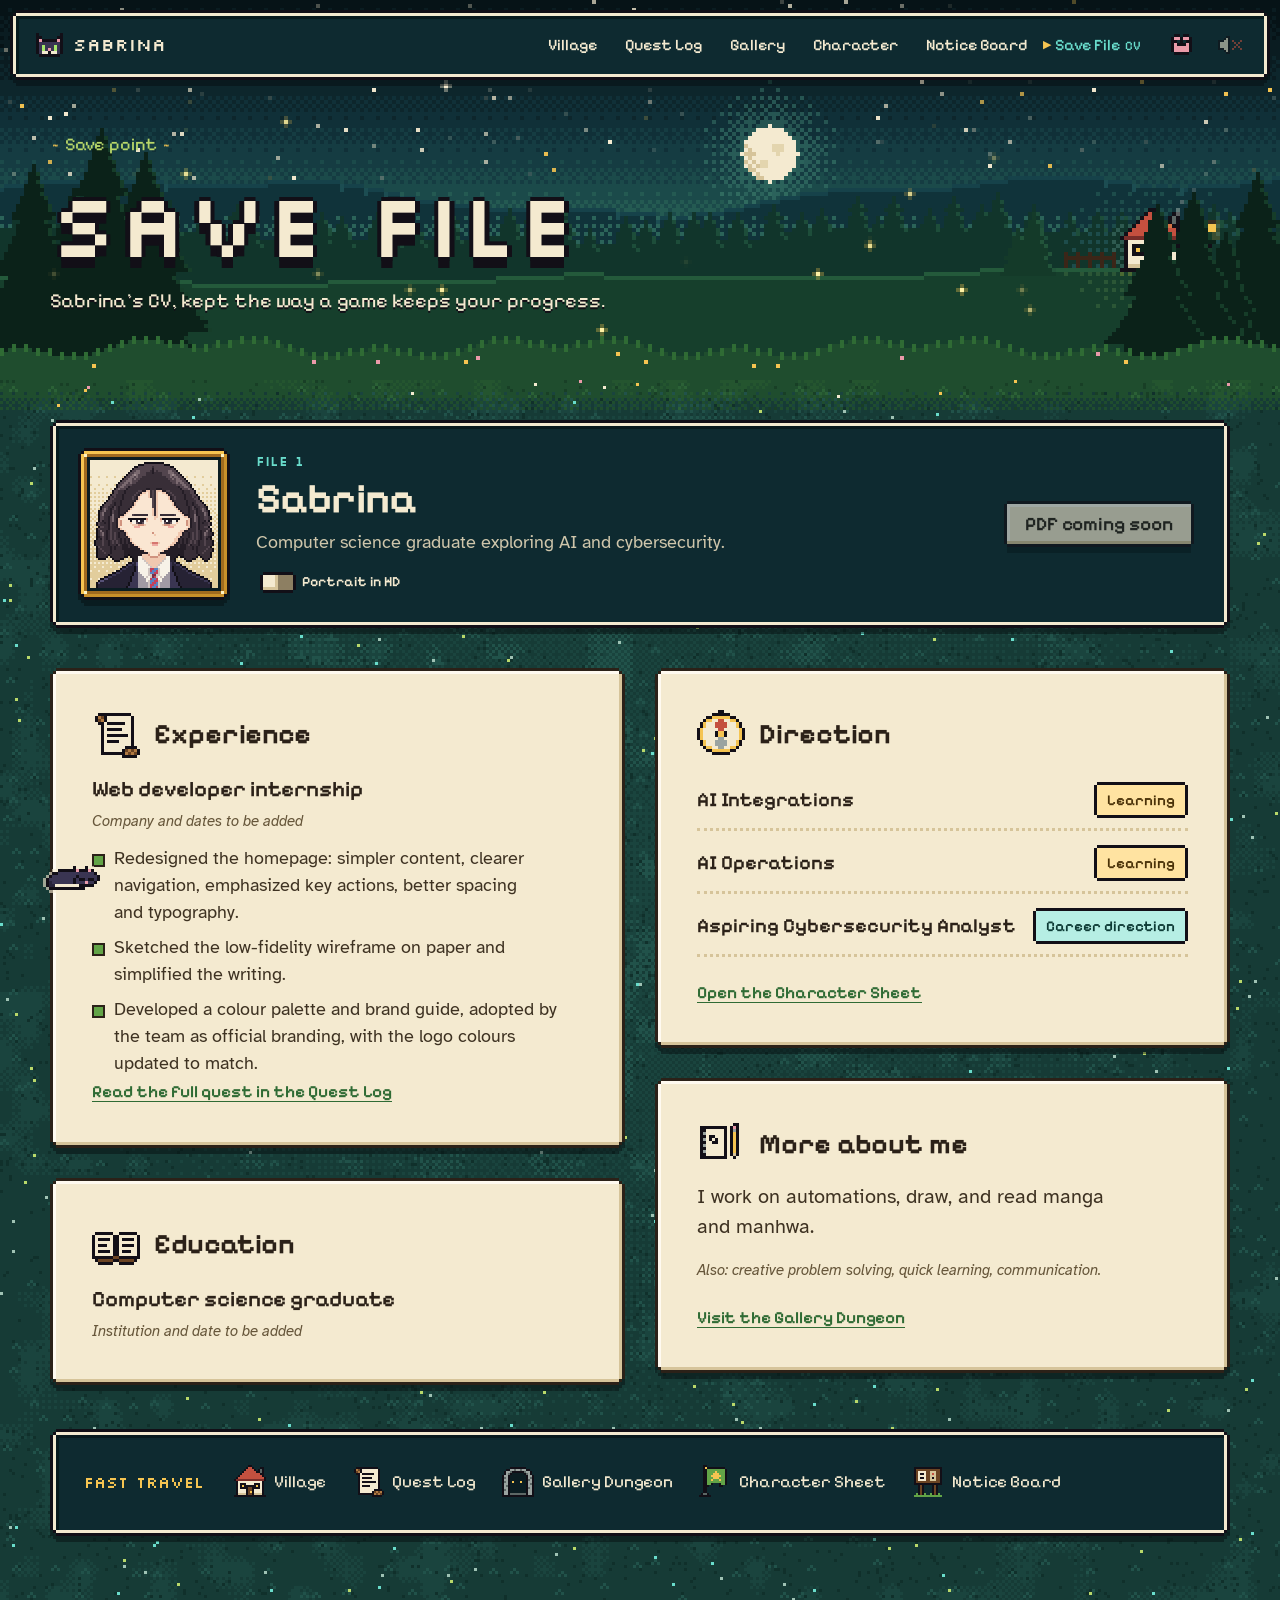
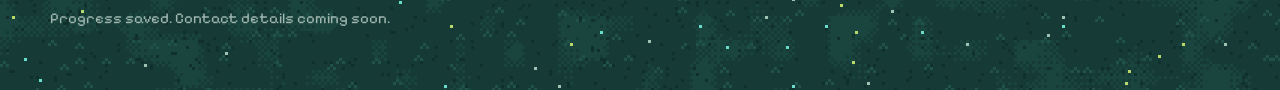
==== commit 09d621f2: "Polish: fix mid-width overflow, accessibility, performance and copy - Overflow: the Gallery Dungeon " ====
--- a/site/cv.html
+++ b/site/cv.html
@@ -4,9 +4,14 @@
 <meta charset="utf-8">
 <meta name="viewport" content="width=device-width, initial-scale=1">
 <meta name="robots" content="noindex,nofollow">
-<title>Save File · Sabrina's CV</title>
-<meta name="description" content="Sabrina's CV: web developer internship, computer science graduate, learning AI integrations and AI operations, aspiring cybersecurity analyst.">
+<title>Save File · Sabrina’s CV</title>
+<meta name="description" content="Sabrina’s CV: web developer internship, computer science graduate, learning AI Integrations and AI Operations, Aspiring Cybersecurity Analyst.">
 <meta name="theme-color" content="#0b1d22">
+<meta property="og:type" content="website">
+<meta property="og:site_name" content="Sabrina · Pixel Neko Quest">
+<meta property="og:title" content="Save File · Sabrina’s CV">
+<meta property="og:description" content="Sabrina’s CV: web developer internship, computer science graduate, learning AI Integrations and AI Operations, Aspiring Cybersecurity Analyst.">
+<link rel="icon" href="assets/favicon.svg" type="image/svg+xml">
 <link rel="preconnect" href="https://fonts.googleapis.com">
 <link rel="preconnect" href="https://fonts.gstatic.com" crossorigin>
 <link href="https://fonts.googleapis.com/css2?family=Atkinson+Hyperlegible:ital,wght@0,400;0,700;1,400&family=Pixelify+Sans:wght@400;500;600;700&family=Silkscreen:wght@400;700&display=swap" rel="stylesheet">
@@ -28,10 +33,10 @@
       <ul>
         <li><a href="index.html#home"><i class="spr" data-spr="house" aria-hidden="true"></i><span>Village</span></a></li>
         <li><a href="index.html#projects"><i class="spr" data-spr="scroll" aria-hidden="true"></i><span>Quest Log</span></a></li>
-        <li><a href="index.html#art"><i class="spr" data-spr="gate" aria-hidden="true"></i><span>Gallery</span></a></li>
-        <li><a href="index.html#skills"><i class="spr" data-spr="banner" aria-hidden="true"></i><span>Character</span></a></li>
+        <li><a href="index.html#art"><i class="spr" data-spr="gate" aria-hidden="true"></i><span>Gallery<span class="sr-only"> Dungeon</span></span></a></li>
+        <li><a href="index.html#skills"><i class="spr" data-spr="banner" aria-hidden="true"></i><span>Character<span class="sr-only"> Sheet</span></span></a></li>
         <li><a href="index.html#blog"><i class="spr" data-spr="board" aria-hidden="true"></i><span>Notice Board</span></a></li>
-        <li><a href="cv.html" class="is-save" aria-current="true"><i class="spr" data-spr="crystal" aria-hidden="true"></i><span>Save File <small>CV</small></span></a></li>
+        <li><a href="cv.html" class="is-save" aria-current="page"><i class="spr" data-spr="crystal" aria-hidden="true"></i><span>Save File <small>CV</small></span></a></li>
       </ul>
     </nav>
     <button class="hud__cat" type="button" aria-pressed="true" title="Cat companion">
@@ -43,20 +48,21 @@
   </div>
 </header>
 
+<main id="main">
 <div class="cv-hero">
   <canvas class="landscape" id="cvScene" aria-hidden="true"></canvas>
   <div class="wrap cv-hero__text">
     <p class="hero__area">Save point</p>
     <h1 class="title-pixel">Save File</h1>
-    <p class="cv-hero__sub">Sabrina's CV, kept the way a game keeps your progress.</p>
+    <p class="cv-hero__sub">Sabrina’s CV, kept the way a game keeps your progress.</p>
   </div>
 </div>
 
-<main id="main" class="cv wrap">
+<div class="cv wrap">
   <section class="slot frame-dark" aria-label="Save slot">
     <div class="slot__portrait frame-gold">
       <div class="portrait" data-portrait>
-        <img class="portrait__px" src="assets/avatar/avatar-64.png" alt="pixel-art version of Sabrina's avatar" width="64" height="64">
+        <img class="portrait__px" src="assets/avatar/avatar-64.png" alt="pixel-art version of Sabrina’s avatar" width="64" height="64">
         <canvas aria-hidden="true" width="64" height="64"></canvas>
       </div>
     </div>
@@ -75,44 +81,48 @@
   </section>
 
   <div class="cv-grid">
-    <section class="cv-card frame-cream" aria-labelledby="cvExp">
-      <h2 id="cvExp" class="cv-card__title"><i class="spr" data-spr="scroll" aria-hidden="true"></i>Experience</h2>
-      <article class="cv-entry">
-        <h3>Web developer internship</h3>
-        <p class="cv-entry__meta">Company and dates to be added</p>
-        <ul class="cv-list">
-          <li>Redesigned the homepage: simpler content, clearer navigation, emphasized key actions, better spacing and typography.</li>
-          <li>Sketched the low-fidelity wireframe on paper and simplified the writing.</li>
-          <li>Developed a colour palette and brand guide, adopted by the team as official branding, with the logo colours updated to match.</li>
+    <div class="cv-col">
+      <section class="cv-card frame-cream" aria-labelledby="cvExp">
+        <h2 id="cvExp" class="cv-card__title"><i class="spr" data-spr="scroll" aria-hidden="true"></i>Experience</h2>
+        <article class="cv-entry">
+          <h3>Web developer internship</h3>
+          <p class="cv-entry__meta">Company and dates to be added</p>
+          <ul class="cv-list">
+            <li>Redesigned the homepage: simpler content, clearer navigation, emphasized key actions, better spacing and typography.</li>
+            <li>Sketched the low-fidelity wireframe on paper and simplified the writing.</li>
+            <li>Developed a colour palette and brand guide, adopted by the team as official branding, with the logo colours updated to match.</li>
+          </ul>
+          <a class="cv-link" href="index.html#projects">Read the full quest in the Quest Log</a>
+        </article>
+      </section>
+
+      <section class="cv-card frame-cream" aria-labelledby="cvEdu">
+        <h2 id="cvEdu" class="cv-card__title"><i class="spr" data-spr="book" aria-hidden="true"></i>Education</h2>
+        <article class="cv-entry">
+          <h3>Computer science graduate</h3>
+          <p class="cv-entry__meta">Institution and date to be added</p>
+        </article>
+      </section>
+    </div>
+
+    <div class="cv-col">
+      <section class="cv-card frame-cream" aria-labelledby="cvDir">
+        <h2 id="cvDir" class="cv-card__title"><i class="spr" data-spr="compass" aria-hidden="true"></i>Direction</h2>
+        <ul class="cv-dir">
+          <li><span>AI Integrations</span><p class="state state--learning">Learning</p></li>
+          <li><span>AI Operations</span><p class="state state--learning">Learning</p></li>
+          <li><span>Aspiring Cybersecurity Analyst</span><p class="state state--direction">Career direction</p></li>
         </ul>
-        <a class="cv-link" href="index.html#projects">Read the full quest in the Quest Log</a>
-      </article>
-    </section>
+        <a class="cv-link" href="index.html#skills">Open the Character Sheet</a>
+      </section>
 
-    <section class="cv-card frame-cream" aria-labelledby="cvEdu">
-      <h2 id="cvEdu" class="cv-card__title"><i class="spr" data-spr="book" aria-hidden="true"></i>Education</h2>
-      <article class="cv-entry">
-        <h3>Computer science graduate</h3>
-        <p class="cv-entry__meta">Institution and date to be added</p>
-      </article>
-    </section>
-
-    <section class="cv-card frame-cream" aria-labelledby="cvDir">
-      <h2 id="cvDir" class="cv-card__title"><i class="spr" data-spr="compass" aria-hidden="true"></i>Direction</h2>
-      <ul class="cv-dir">
-        <li><span>AI Integrations</span><p class="state state--learning">Learning</p></li>
-        <li><span>AI Operations</span><p class="state state--learning">Learning</p></li>
-        <li><span>Aspiring Cybersecurity Analyst</span><p class="state state--direction">Career direction</p></li>
-      </ul>
-      <a class="cv-link" href="index.html#skills">Open the Character Sheet</a>
-    </section>
-
-    <section class="cv-card frame-cream" aria-labelledby="cvMore">
-      <h2 id="cvMore" class="cv-card__title"><i class="spr" data-spr="sketchbook" aria-hidden="true"></i>More about me</h2>
-      <p class="cv-more">I work on automations, draw, and read manga and manhwa.</p>
-      <p class="cv-entry__meta">Also: creative problem solving, quick learning, communication.</p>
-      <a class="cv-link" href="index.html#art">Visit the Gallery Dungeon</a>
-    </section>
+      <section class="cv-card frame-cream" aria-labelledby="cvMore">
+        <h2 id="cvMore" class="cv-card__title"><i class="spr" data-spr="sketchbook" aria-hidden="true"></i>More about me</h2>
+        <p class="cv-more">I work on automations, draw, and read manga and manhwa.</p>
+        <p class="cv-entry__meta">Also: creative problem solving, quick learning, communication.</p>
+        <a class="cv-link" href="index.html#art">Visit the Gallery Dungeon</a>
+      </section>
+    </div>
   </div>
 
   <nav class="travel frame-dark" aria-label="Fast travel to homepage sections">
@@ -125,6 +135,7 @@
       <li><a href="index.html#blog"><i class="spr" data-spr="board" aria-hidden="true"></i>Notice Board</a></li>
     </ul>
   </nav>
+</div>
 </main>
 
 <footer class="cv-foot wrap">
--- a/site/style.css
+++ b/site/style.css
@@ -24,7 +24,7 @@
   --stone: #1c2b2e;
   --berry: #c4503f;
   --crystal: #69dccb;
-  --muted: #c9c0a4;
+  --muted: #cfc6ab;
 
   --px: 3px;               /* one art pixel */
   --s: 3px;                /* sprite scale */
@@ -46,6 +46,8 @@
   --tile-clearing: url("data:image/svg+xml,%3Csvg xmlns='http://www.w3.org/2000/svg' width='16' height='16' viewBox='0 0 16 16' shape-rendering='crispEdges'%3E%3Crect width='16' height='16' fill='%232a5a32'/%3E%3Cpath fill='%23346b3a' d='M3 4h1v1H3zM2 5h1v1H2zM4 5h1v1H4zM11 11h1v1h-1zM10 12h1v1h-1zM12 12h1v1h-1z'/%3E%3Cpath fill='%23f5c451' d='M14 8h1v1h-1z'/%3E%3Cpath fill='%23ea9aa9' d='M6 13h1v1H6z'/%3E%3Cpath fill='%23224d2b' d='M8 2h1v1H8zM1 10h1v1H1z'/%3E%3C/svg%3E");
   --tile-wood: url("data:image/svg+xml,%3Csvg xmlns='http://www.w3.org/2000/svg' width='32' height='16' viewBox='0 0 32 16' shape-rendering='crispEdges'%3E%3Crect width='32' height='16' fill='%233b2618'/%3E%3Cpath fill='%23462e1d' d='M0 0h21v1H0zM22 0h10v1H22zM0 8h8v1H0zM9 8h23v1H9z'/%3E%3Cpath fill='%23331f13' d='M3 3h6v1H3zM24 4h5v1h-5zM12 11h7v1h-7zM27 12h3v1h-3z'/%3E%3Cpath fill='%23281910' d='M0 7h32v1H0zM0 15h32v1H0zM21 0h1v7h-1zM8 8h1v7H8z'/%3E%3C/svg%3E");
   --tile-stone: url("data:image/svg+xml,%3Csvg xmlns='http://www.w3.org/2000/svg' width='16' height='16' viewBox='0 0 16 16' shape-rendering='crispEdges'%3E%3Crect width='16' height='16' fill='%231f3033'/%3E%3Cpath fill='%23152325' d='M0 7h16v1H0zM0 15h16v1H0zM0 0h1v7H0zM8 8h1v7H8z'/%3E%3Cpath fill='%23283c40' d='M1 0h15v1H1zM0 8h8v1H0zM9 8h7v1H9z'/%3E%3Cpath fill='%231a2a2d' d='M11 3h2v1h-2zM3 12h1v1H3z'/%3E%3C/svg%3E");
+  /* objective tick (the sprite "check"); main.js swaps in the same sprite as a PNG */
+  --check: url("data:image/svg+xml,%3Csvg xmlns='http://www.w3.org/2000/svg' viewBox='0 0 10 9' shape-rendering='crispEdges'%3E%3Cpath fill='%23120f17' d='M8 0h1v1h-1zM9 0h1v1h-1zM7 1h1v1h-1zM9 1h1v1h-1zM6 2h1v1h-1zM9 2h1v1h-1zM0 3h1v1h-1zM1 3h1v1h-1zM5 3h1v1h-1zM8 3h1v1h-1zM0 4h1v1h-1zM2 4h1v1h-1zM4 4h1v1h-1zM7 4h1v1h-1zM0 5h1v1h-1zM3 5h1v1h-1zM6 5h1v1h-1zM1 6h1v1h-1zM5 6h1v1h-1zM2 7h1v1h-1zM4 7h1v1h-1zM3 8h1v1h-1z'/%3E%3Cpath fill='%2362a447' d='M8 1h1v1h-1zM7 2h1v1h-1zM8 2h1v1h-1zM6 3h1v1h-1zM7 3h1v1h-1zM1 4h1v1h-1zM5 4h1v1h-1zM6 4h1v1h-1zM1 5h1v1h-1zM2 5h1v1h-1zM4 5h1v1h-1zM5 5h1v1h-1zM2 6h1v1h-1zM3 6h1v1h-1zM4 6h1v1h-1zM3 7h1v1h-1z'/%3E%3C/svg%3E");
   --tile-stars: url("data:image/svg+xml,%3Csvg xmlns='http://www.w3.org/2000/svg' width='32' height='32' viewBox='0 0 32 32' shape-rendering='crispEdges'%3E%3Crect width='32' height='32' fill='%230e2a30'/%3E%3Cpath fill='%23f4ead0' fill-opacity='.55' d='M5 6h1v1H5zM22 19h1v1h-1z'/%3E%3Cpath fill='%23f5c451' fill-opacity='.5' d='M27 4h1v1h-1z'/%3E%3Cpath fill='%23164048' d='M13 26h1v1h-1zM17 10h1v1h-1zM2 22h1v1H2z'/%3E%3C/svg%3E");
 }
 
@@ -64,12 +66,15 @@
   line-height: 1.6;
   overflow-x: hidden;
   -webkit-font-smoothing: antialiased;
+  /* Pixelify Sans draws its "fi" ligature like an "A" ("Arst", "save Ale"): spell letters out */
+  font-variant-ligatures: no-common-ligatures;
 }
 
 img, canvas { display: block; max-width: 100%; }
 a { color: inherit; }
 button { font: inherit; color: inherit; }
-h1, h2, h3, h4 { margin: 0; font-weight: 400; }
+h1, h2, h3, h4 { margin: 0; font-weight: 400; text-wrap: balance; }
+p, li { text-wrap: pretty; }
 p { margin: 0; }
 ul, ol { margin: 0; padding: 0; list-style: none; }
 
@@ -84,6 +89,8 @@
   outline: 3px solid var(--lantern);
   outline-offset: 3px;
 }
+/* lantern yellow vanishes on cream boxes: focus there gets an ink ring */
+.frame-cream :focus-visible, .note :focus-visible { outline-color: var(--ink-brown); }
 
 .skip {
   position: absolute; left: 16px; top: -80px; z-index: 200;
@@ -197,8 +204,8 @@
   font-size: 11px; color: var(--lantern); opacity: 0;
 }
 .hud__nav a:hover::before, .hud__nav a:focus-visible::before { opacity: .6; }
-.hud__nav a[aria-current="true"] { color: var(--lantern); }
-.hud__nav a[aria-current="true"]::before { opacity: 1; animation: blink 1s steps(2) infinite; }
+.hud__nav a[aria-current] { color: var(--lantern); }
+.hud__nav a[aria-current]::before { opacity: 1; animation: blink 1s steps(2) infinite; }
 .hud__nav a.is-save { color: var(--crystal); }
 
 .hud__menu { display: none; }
@@ -210,9 +217,11 @@
 .hud__cat .spr { --s: 3px; }
 .hud__snd { margin-left: -8px; }
 .hud__snd .spr { --s: 2px; }
-.hud__cat[aria-pressed="false"], .hud__snd[aria-pressed="false"] { opacity: .55; }
+/* dim the icon and word, not the button, so its focus ring stays at full strength */
+.hud__cat[aria-pressed="false"] > *, .hud__snd[aria-pressed="false"] > * { opacity: .55; }
 .hud__cat-state, .hud__snd-state { min-width: 2.2ch; text-align: left; }
-.no-js .hud__snd { display: none; }
+.no-js .hud__snd, .no-js .hud__cat { display: none; }
+.no-js .hud .spr { display: none; }
 
 /* pressing any pixel control sinks it by 2px */
 .hud__cat:active, .hud__snd:active, .hud__menu:active, .hud__brand:active, .hd-toggle:active,
@@ -583,6 +592,9 @@
 /* =========================================================
    GALLERY DUNGEON
    ========================================================= */
+/* the torch glow spills past the gallery into the margins; clip it at the
+   viewport edge so it never widens the page (900–1280px used to scroll sideways) */
+.area--dungeon { overflow-x: clip; }
 .gallery { position: relative; padding-inline: 72px; }
 .gallery:focus-visible { outline-offset: 10px; }
 .gallery__viewport { overflow-x: auto; scroll-snap-type: x mandatory; padding-block: 12px 6px; }
@@ -669,7 +681,7 @@
 .card__name { font-family: var(--f-display); font-size: 26px; color: var(--ink-brown); }
 .card__stats { width: 100%; margin: 0; display: grid; gap: 0; }
 .card__stats div { padding: 10px 2px; border-top: 3px dotted var(--parch); }
-.card__stats dt { font-family: var(--f-ui); font-size: 14px; color: #7a6a4c; }
+.card__stats dt { font-family: var(--f-ui); font-size: 14px; color: #66563a; }
 .card__stats dd { margin: 0; font-family: var(--f-ui); font-weight: 600; font-size: 18px; color: var(--ink-brown); line-height: 1.25; }
 
 .skills { display: grid; gap: 18px; }
@@ -776,8 +788,8 @@
 .note--c .note__pin { background: var(--lantern); box-shadow: 0 0 0 3px var(--ink), inset -3px -3px 0 0 #c98f2a, inset 3px 3px 0 0 #fff0b8; }
 .note__stamp {
   justify-self: start;
-  font-family: var(--f-ui); font-weight: 700; font-size: 14px; color: var(--berry);
-  padding: 2px 8px; box-shadow: inset 0 0 0 3px var(--berry);
+  font-family: var(--f-ui); font-weight: 700; font-size: 14px; color: #a3382a;
+  padding: 2px 8px; box-shadow: inset 0 0 0 3px #a3382a;
   transform: rotate(-3deg);
 }
 .note__title { font-family: var(--f-ui); font-weight: 700; font-size: 26px; line-height: 1.1; }
@@ -808,7 +820,7 @@
 .camp__text h2 { font-size: clamp(32px, 4.6vw, 56px); }
 .camp__text p { margin-top: 12px; color: var(--muted); font-size: 19px; }
 .camp__actions { display: flex; flex-wrap: wrap; gap: 14px 18px; margin-top: 26px; }
-.camp__credits { margin-top: 72px; font-family: var(--f-ui); font-size: 14px; color: #6f8a85; }
+.camp__credits { margin-top: 72px; font-family: var(--f-ui); font-size: 14px; color: #92aba5; }
 
 /* =========================================================
    THE WORLD (painted ground behind every area) + TRAIL
@@ -949,8 +961,12 @@
   .slide { flex-basis: 84%; }
   .js .gallery__track .slide { width: 80%; }
   .gallery__track { gap: 18px; }
-  .gallery__controls { gap: 12px; }
-  .gallery__count { order: -1; width: 100%; }
+  /* counter and gems on one row, Prev and Next side by side under them */
+  .gallery__controls { display: grid; grid-template-columns: auto auto; justify-content: center; align-items: center; gap: 14px 16px; }
+  .gallery__count { grid-row: 1; grid-column: 1; justify-self: end; min-width: 0; }
+  .gallery__dots { grid-row: 1; grid-column: 2; }
+  .gallery__controls [data-prev] { grid-row: 2; grid-column: 1; justify-self: end; }
+  .gallery__controls [data-next] { grid-row: 2; grid-column: 2; justify-self: start; }
   .skill { grid-template-columns: auto minmax(0, 1fr); gap: 8px 16px; padding: 14px; }
   .skill__icon { --s: 3px; grid-row: span 2; align-self: start; }
   .skill .state { grid-column: 2; justify-self: start; }
@@ -965,11 +981,42 @@
   .area-banner b { font-size: 17px; }
 }
 
+/* areas scrolled out of view stop their looping sprites (set by main.js) */
+.is-offscreen *, .is-offscreen *::before, .is-offscreen *::after { animation-play-state: paused !important; }
+
 @media (prefers-reduced-motion: reduce) {
   *, *::before, *::after { animation-duration: .001ms !important; animation-iteration-count: 1 !important; transition-duration: .001ms !important; }
 }
 
 [tabindex="-1"]:focus { outline: none; }
+
+/* =========================================================
+   NO JAVASCRIPT: everything stays readable without the scripts
+   ========================================================= */
+.no-js .map__terrain { display: none; }
+.no-js .map__nodes { padding: 18px; }
+/* quest tabs need the script; without it both quest pages simply stack */
+.no-js .quests { grid-template-columns: 1fr; }
+.no-js .quests__list { display: none; }
+/* inventory: the item names become visible chips (icons are drawn by the script) */
+.no-js .inventory__body { grid-template-columns: 1fr; }
+.no-js .inv-grid { grid-template-columns: repeat(auto-fill, minmax(150px, 1fr)); width: auto; }
+.no-js .inv-grid li .spr { display: none; }
+.no-js .inv-grid li { width: auto; height: auto; aspect-ratio: auto; padding: 10px 14px; place-items: start; cursor: default; font-family: var(--f-ui); font-size: 17px; }
+.no-js .inv-grid li .sr-only { position: static !important; width: auto; height: auto; margin: 0; overflow: visible; clip: auto; white-space: normal; }
+.no-js .inv-grid li.is-empty { display: none; }
+.no-js .inv-grid li[aria-selected="true"]::after { display: none; }
+@media (max-width: 980px) {
+  /* the Map menu needs the script: the HUD scrolls away with its links laid out */
+  .no-js .hud { position: absolute; }
+  .no-js .hud__menu { display: none; }
+  .no-js .hud__inner { flex-wrap: wrap; }
+  .no-js .hud__nav { width: 100%; border: 0; border-image: none; filter: none; }
+  .no-js .hud__nav ul { flex-direction: row; flex-wrap: wrap; padding: 0 0 6px; gap: 0 4px; }
+  .no-js .hud__nav a { font-size: 16px; padding: 6px 8px 6px 20px; }
+  .no-js .hud__nav a .spr { display: none; }
+  .no-js .hero { padding-top: 214px; }
+}
 
 /* =========================================================
    CV / SAVE FILE PAGE
@@ -995,12 +1042,14 @@
 .slot__tag { color: var(--muted); margin-top: 6px; max-width: 48ch; }
 .slot .hd-toggle { color: var(--cream); margin-top: 10px; font-weight: 600; }
 
+/* two columns that each stack their cards, so a short card never leaves a hole beside a tall one */
 .cv-grid { display: grid; grid-template-columns: repeat(2, minmax(0, 1fr)); gap: 30px; margin-top: 40px; align-items: start; }
+.cv-col { display: grid; gap: 30px; align-content: start; }
 .cv-card { padding: clamp(18px, 2.6vw, 30px); display: grid; align-content: start; gap: 14px; }
 .cv-card__title { display: flex; align-items: center; gap: 14px; font-family: var(--f-ui); font-weight: 700; font-size: 28px; color: var(--ink-brown); }
 .cv-card__title .spr { --s: 3px; }
 .cv-entry h3 { font-family: var(--f-ui); font-weight: 600; font-size: 22px; color: var(--ink-brown); }
-.cv-entry__meta { font-size: 15px; color: #7a6a4c; font-style: italic; margin-top: 2px; }
+.cv-entry__meta { font-size: 15px; color: #66563a; font-style: italic; margin-top: 2px; }
 .cv-list { margin-top: 12px; display: grid; gap: 8px; }
 .cv-list li { position: relative; padding-left: 22px; color: #3e3222; line-height: 1.5; }
 .cv-list li::before { content: ""; position: absolute; left: 2px; top: .6em; width: 9px; height: 9px; background: var(--leaf); box-shadow: 0 0 0 2px var(--ink-brown); }
@@ -1018,7 +1067,7 @@
 .travel a { display: inline-flex; align-items: center; gap: 8px; font-family: var(--f-ui); font-size: 17px; text-decoration: none; color: var(--cream); padding: 6px 4px; }
 .travel a .spr { --s: 2px; }
 .travel a:hover { color: var(--lantern); }
-.cv-foot { padding-block: 30px 60px; font-family: var(--f-ui); color: #7f9a95; font-size: 15px; }
+.cv-foot { padding-block: 30px 60px; font-family: var(--f-ui); color: #9fb6b0; font-size: 15px; }
 
 @media (max-width: 760px) {
   .cv-hero { height: 300px; }
@@ -1032,5 +1081,5 @@
   .slot__tag, .slot .hd-toggle { grid-column: 1 / -1; justify-self: start; }
   .slot__tag { margin-top: 8px; }
   .slot__actions { grid-column: 1 / -1; }
-  .cv-grid { grid-template-columns: 1fr; gap: 24px; }
-}
+  .cv-grid, .cv-col { grid-template-columns: 1fr; gap: 24px; }
+}
